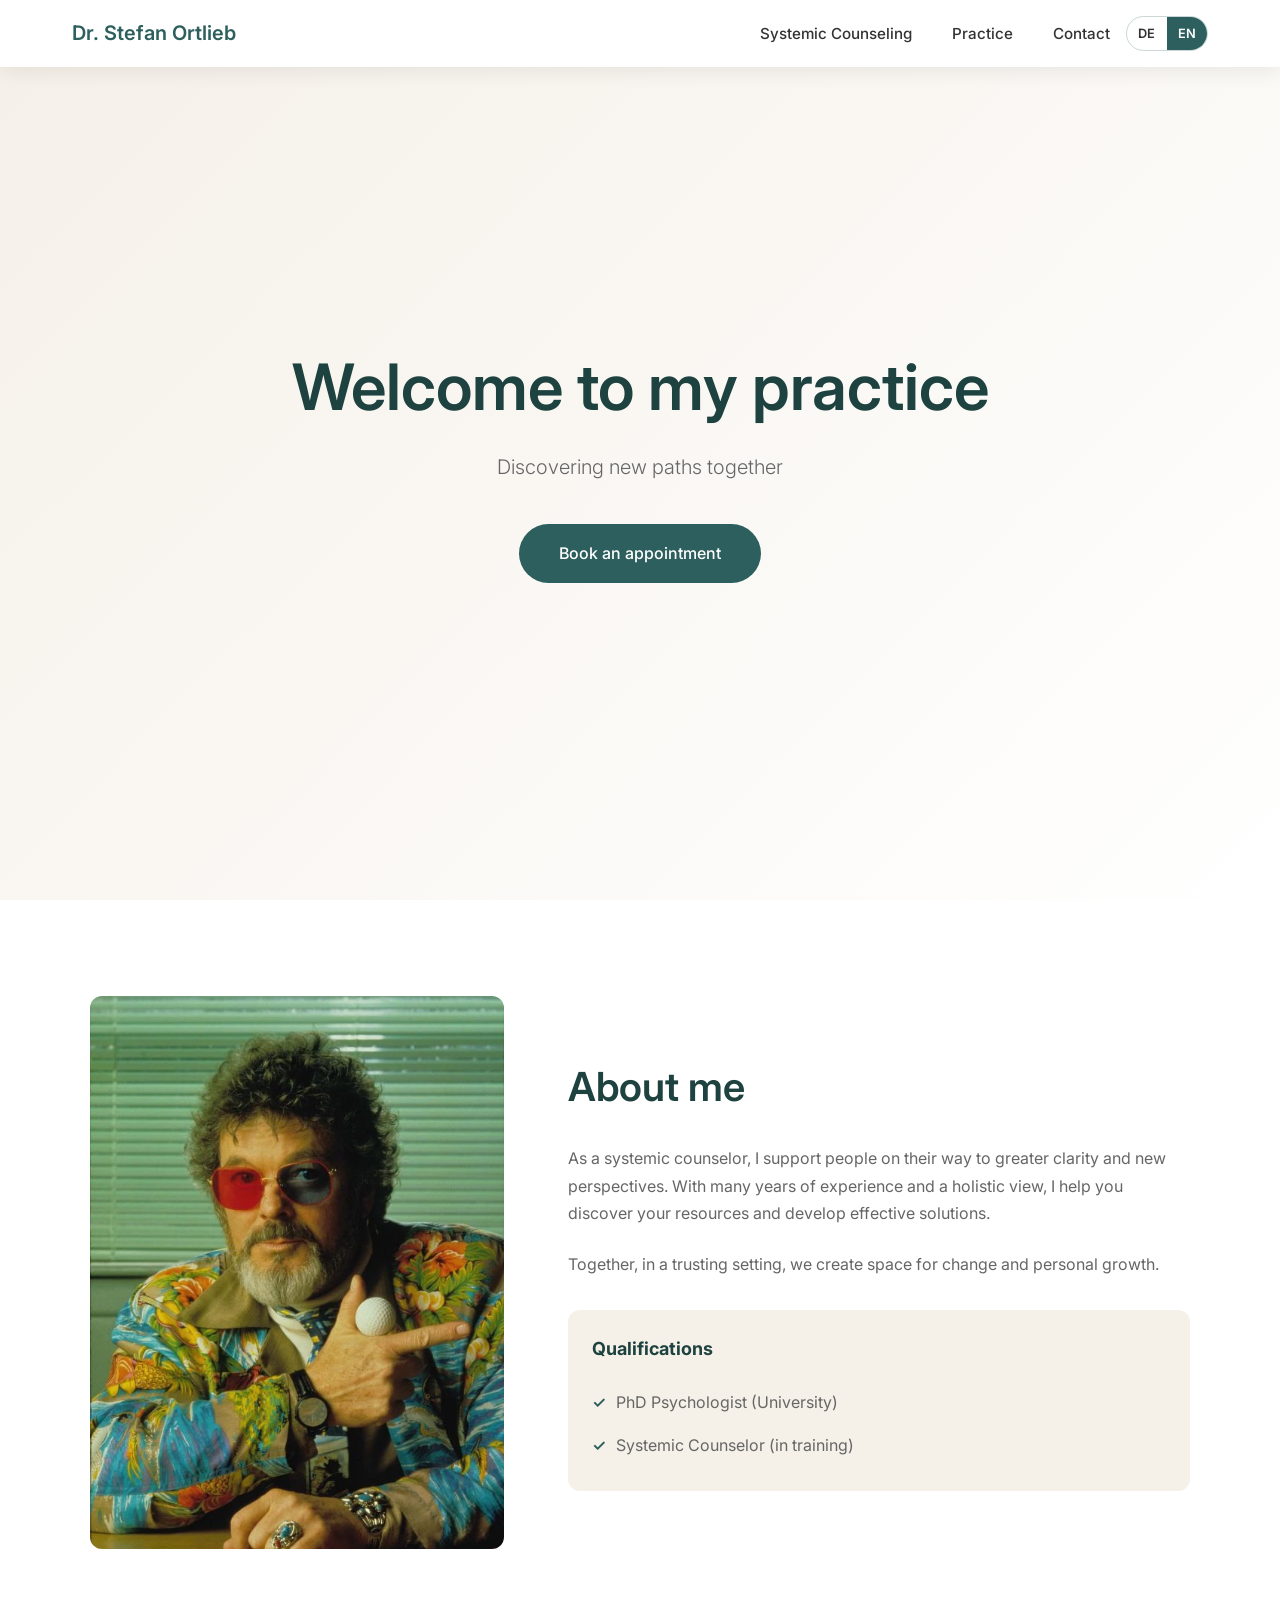
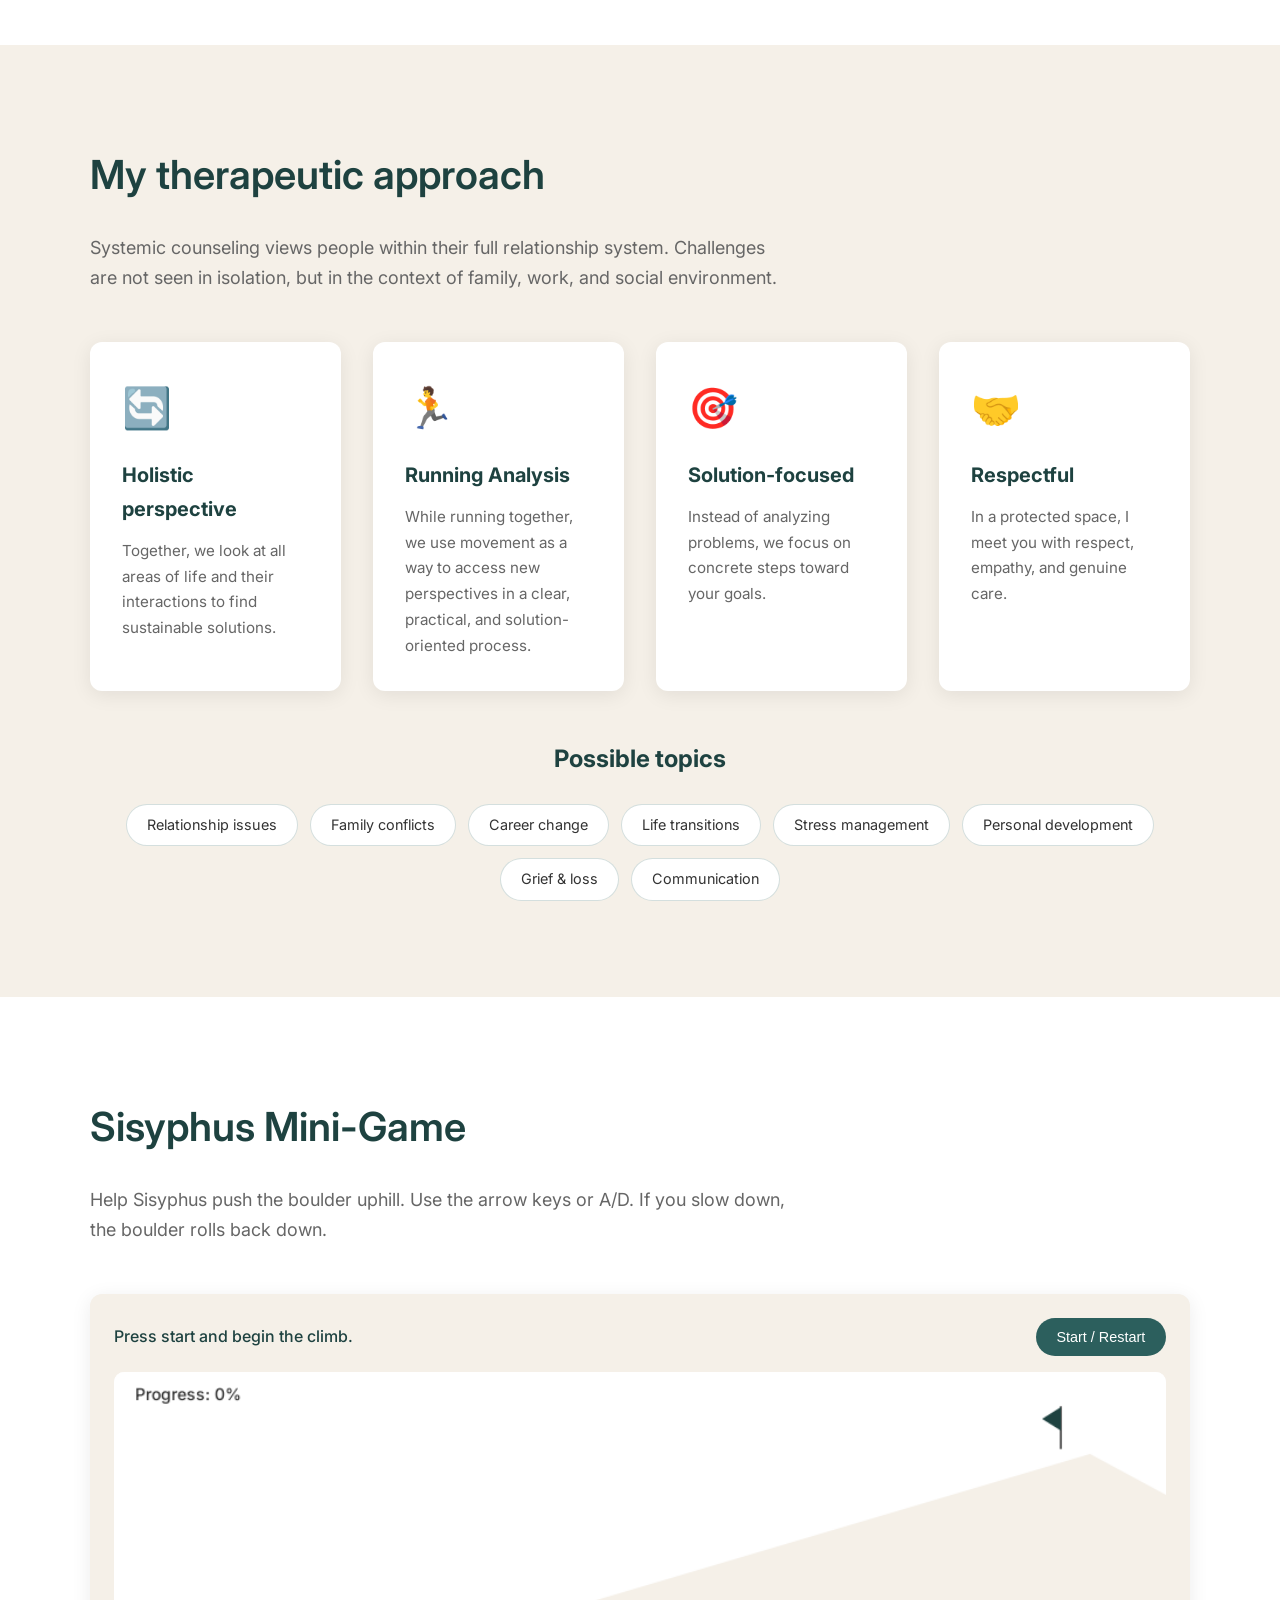
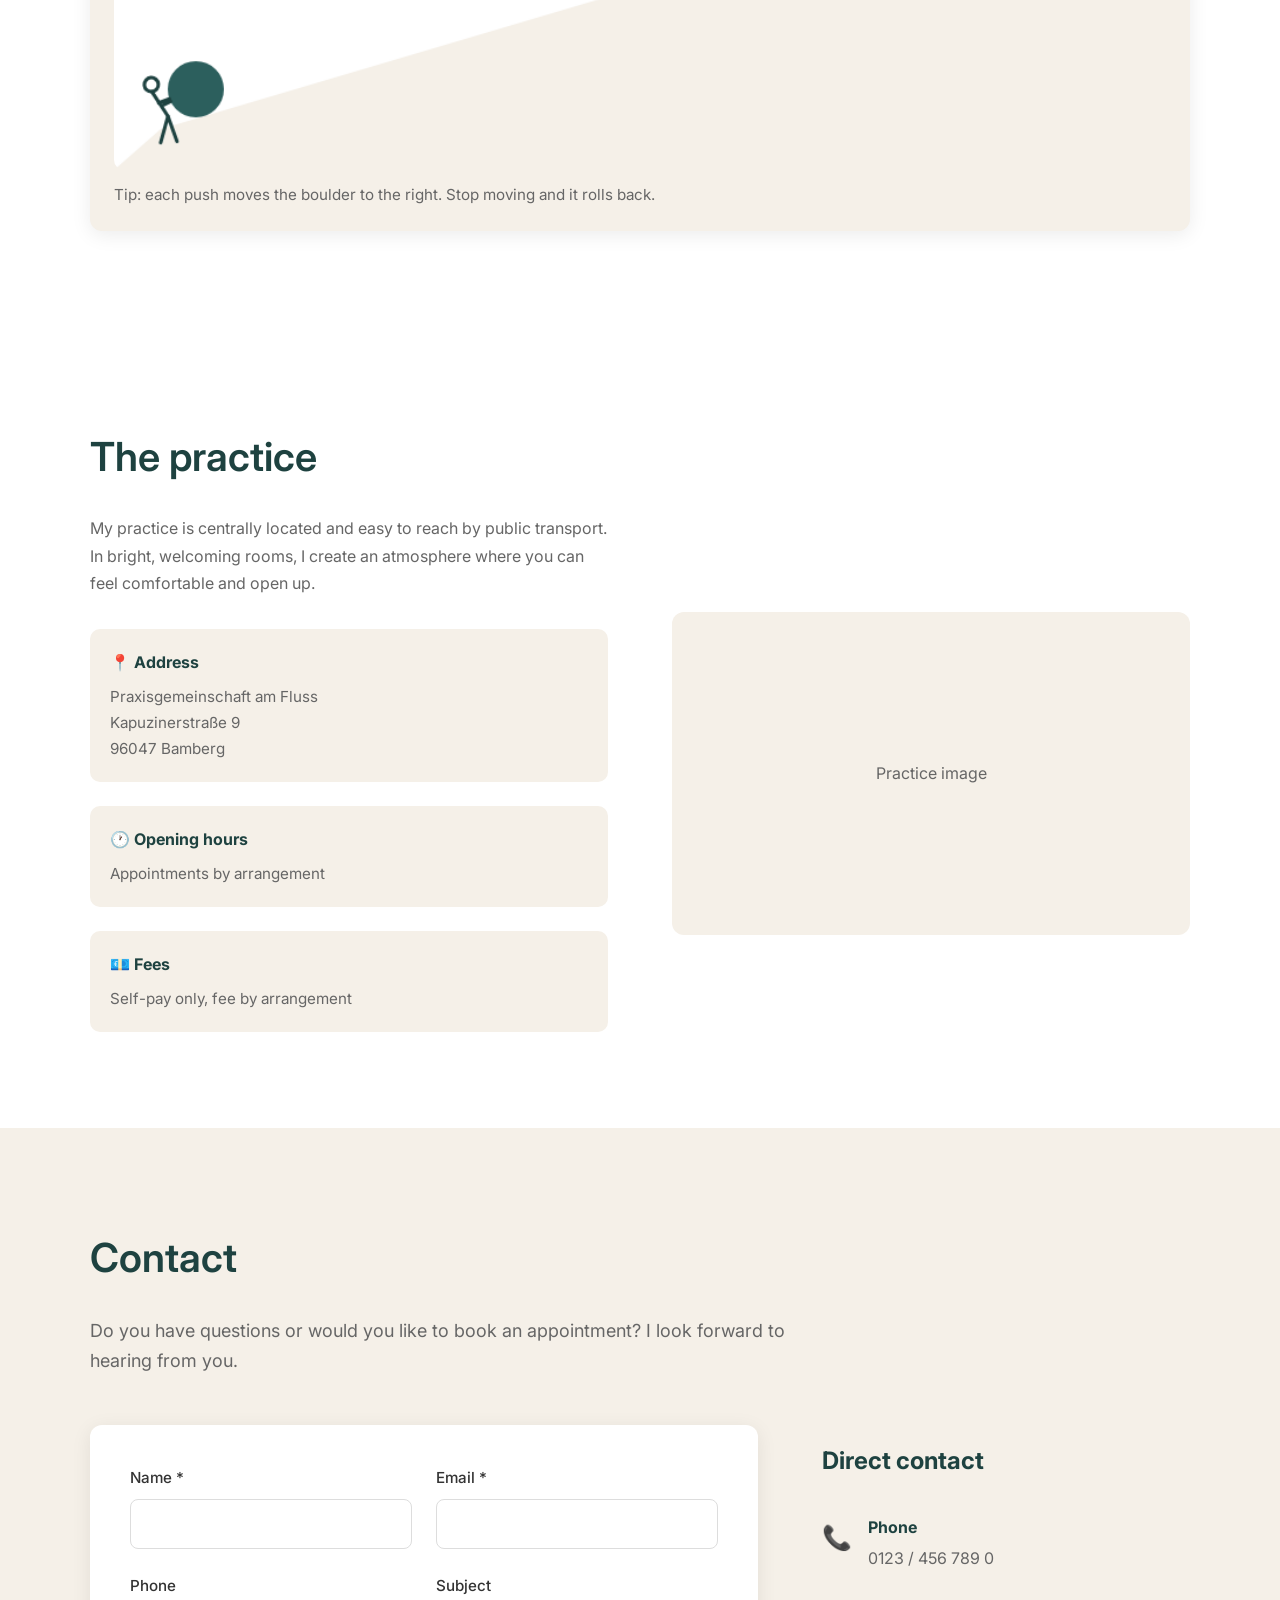
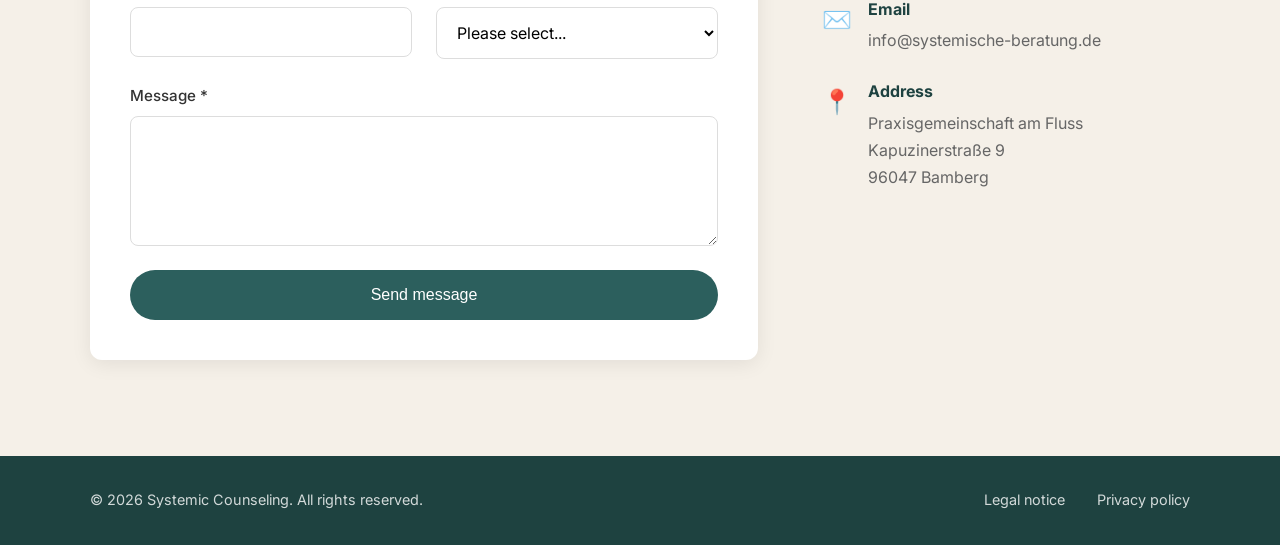
==== index-en.html @ 8848bfcb "first commit" ====
<!DOCTYPE html>
<html lang="en">
<head>
    <meta charset="UTF-8">
    <meta name="viewport" content="width=device-width, initial-scale=1.0">
    <title>Systemic Counseling | Your Path to New Perspectives</title>
    <link rel="stylesheet" href="style.css">
    <link rel="preconnect" href="https://fonts.googleapis.com">
    <link rel="preconnect" href="https://fonts.gstatic.com" crossorigin>
    <link href="https://fonts.googleapis.com/css2?family=Inter:wght@300;400;500;600&display=swap" rel="stylesheet">
</head>
<body>
    <!-- Navigation -->
    <nav class="navbar">
        <div class="nav-container">
            <a href="#home" class="logo">Dr. Stefan Ortlieb</a>
            <div class="nav-actions">
                <ul class="nav-menu">
                    <li><a href="#therapieansatz">Systemic Counseling</a></li>
                    <li><a href="#praxis">Practice</a></li>
                    <li><a href="#kontakt">Contact</a></li>
                </ul>
                <div class="lang-switch" aria-label="Language selection">
                    <a href="index.html" class="lang-link">DE</a>
                    <a href="index-en.html" class="lang-link active" aria-current="page">EN</a>
                </div>
                <button class="nav-toggle" aria-label="Open menu">
                    <span></span>
                    <span></span>
                    <span></span>
                </button>
            </div>
        </div>
    </nav>

    <!-- Hero / Welcome -->
    <section id="home" class="hero">
        <div class="hero-content">
            <h1>Welcome to my practice</h1>
            <p class="hero-subtitle">Discovering new paths together</p>
            <a href="#kontakt" class="btn-primary">Book an appointment</a>
        </div>
    </section>

    <!-- About Me -->
    <section id="about" class="section about">
        <div class="container">
            <div class="about-grid">
                <div class="about-image">
                    <img src="latest-2989235189.webp" alt="Portrait of Dr. Stefan Ortlieb" class="about-photo">
                </div>
                <div class="about-content">
                    <h2>About me</h2>
                    <p>As a systemic counselor, I support people on their way to greater clarity and new perspectives. With many years of experience and a holistic view, I help you discover your resources and develop effective solutions.</p>
                    <p>Together, in a trusting setting, we create space for change and personal growth.</p>
                    <div class="qualifications">
                        <h3>Qualifications</h3>
                        <ul>
                            <li>PhD Psychologist (University)</li>
                            <li>Systemic Counselor (in training)</li>
                        </ul>
                    </div>
                </div>
            </div>
        </div>
    </section>

    <!-- Approach -->
    <section id="therapieansatz" class="section therapie">
        <div class="container">
            <h2>My therapeutic approach</h2>
            <p class="section-intro">Systemic counseling views people within their full relationship system. Challenges are not seen in isolation, but in the context of family, work, and social environment.</p>
            
            <div class="approach-grid">
                <div class="approach-card">
                    <div class="card-icon">🔄</div>
                    <h3>Holistic perspective</h3>
                    <p>Together, we look at all areas of life and their interactions to find sustainable solutions.</p>
                </div>
                <div class="approach-card">
                    <div class="card-icon">🏃</div>
                    <h3>Running Analysis</h3>
                    <p>While running together, we use movement as a way to access new perspectives in a clear, practical, and solution-oriented process.</p>
                </div>
                <div class="approach-card">
                    <div class="card-icon">🎯</div>
                    <h3>Solution-focused</h3>
                    <p>Instead of analyzing problems, we focus on concrete steps toward your goals.</p>
                </div>
                <div class="approach-card">
                    <div class="card-icon">🤝</div>
                    <h3>Respectful</h3>
                    <p>In a protected space, I meet you with respect, empathy, and genuine care.</p>
                </div>
            </div>

            <div class="topics">
                <h3>Possible topics</h3>
                <div class="topic-tags">
                    <span class="tag">Relationship issues</span>
                    <span class="tag">Family conflicts</span>
                    <span class="tag">Career change</span>
                    <span class="tag">Life transitions</span>
                    <span class="tag">Stress management</span>
                    <span class="tag">Personal development</span>
                    <span class="tag">Grief & loss</span>
                    <span class="tag">Communication</span>
                </div>
            </div>
        </div>
    </section>

    <!-- Sisyphus Mini-Game -->
    <section id="sisyphus" class="section sisyphus-game">
        <div class="container">
            <h2>Sisyphus Mini-Game</h2>
            <p class="section-intro">Help Sisyphus push the boulder uphill. Use the arrow keys or A/D. If you slow down, the boulder rolls back down.</p>

            <div class="game-shell" aria-live="polite">
                <div class="game-header">
                    <p class="game-status" id="gameStatus">Press start and begin the climb.</p>
                    <button type="button" class="btn-primary game-reset" id="gameResetBtn">Start / Restart</button>
                </div>
                <canvas id="sisyphusCanvas" width="900" height="340" role="img" aria-label="Sisyphus pushing a boulder up a hill"></canvas>
                <p class="game-help">Tip: each push moves the boulder to the right. Stop moving and it rolls back.</p>
            </div>
        </div>
    </section>

    <!-- Practice -->
    <section id="praxis" class="section praxis">
        <div class="container">
            <h2>The practice</h2>
            <div class="praxis-grid">
                <div class="praxis-info">
                    <p>My practice is centrally located and easy to reach by public transport. In bright, welcoming rooms, I create an atmosphere where you can feel comfortable and open up.</p>
                    
                    <div class="praxis-details">
                        <div class="detail-item">
                            <h4>📍 Address</h4>
                            <p>Praxisgemeinschaft am Fluss<br>Kapuzinerstraße 9<br>96047 Bamberg</p>
                        </div>
                        <div class="detail-item">
                            <h4>🕐 Opening hours</h4>
                            <p>Appointments by arrangement</p>
                        </div>
                        <div class="detail-item">
                            <h4>💶 Fees</h4>
                            <p>Self-pay only, fee by arrangement</p>
                        </div>
                    </div>
                </div>
                <div class="praxis-image">
                    <div class="image-placeholder large">
                        <span>Practice image</span>
                    </div>
                </div>
            </div>
        </div>
    </section>

    <!-- Contact -->
    <section id="kontakt" class="section kontakt">
        <div class="container">
            <h2>Contact</h2>
            <p class="section-intro">Do you have questions or would you like to book an appointment? I look forward to hearing from you.</p>
            
            <div class="kontakt-grid">
                <form class="contact-form" id="contactForm">
                    <div class="form-group">
                        <label for="name">Name *</label>
                        <input type="text" id="name" name="name" required>
                    </div>
                    <div class="form-group">
                        <label for="email">Email *</label>
                        <input type="email" id="email" name="email" required>
                    </div>
                    <div class="form-group">
                        <label for="phone">Phone</label>
                        <input type="tel" id="phone" name="phone">
                    </div>
                    <div class="form-group">
                        <label for="subject">Subject</label>
                        <select id="subject" name="subject">
                            <option value="">Please select...</option>
                            <option value="appointment">Appointment request</option>
                            <option value="info">General inquiry</option>
                            <option value="other">Other</option>
                        </select>
                    </div>
                    <div class="form-group full-width">
                        <label for="message">Message *</label>
                        <textarea id="message" name="message" rows="5" required></textarea>
                    </div>
                    <div class="form-group full-width">
                        <button type="submit" class="btn-primary">Send message</button>
                    </div>
                </form>
                
                <div class="contact-info">
                    <h3>Direct contact</h3>
                    <div class="contact-item">
                        <span class="icon">📞</span>
                        <div>
                            <strong>Phone</strong>
                            <p>0123 / 456 789 0</p>
                        </div>
                    </div>
                    <div class="contact-item">
                        <span class="icon">✉️</span>
                        <div>
                            <strong>Email</strong>
                            <p>info@systemische-beratung.de</p>
                        </div>
                    </div>
                    <div class="contact-item">
                        <span class="icon">📍</span>
                        <div>
                            <strong>Address</strong>
                            <p>Praxisgemeinschaft am Fluss<br>Kapuzinerstraße 9<br>96047 Bamberg</p>
                        </div>
                    </div>
                </div>
            </div>
        </div>
    </section>

    <!-- Footer -->
    <footer class="footer">
        <div class="container">
            <div class="footer-content">
                <div>
                    <p>&copy; 2026 Systemic Counseling. All rights reserved.</p>
                </div>
                <div class="footer-links">
                    <a href="#">Legal notice</a>
                    <a href="#">Privacy policy</a>
                </div>
            </div>
        </div>
    </footer>

    <script src="script.js"></script>
</body>
</html>
---- style.css ----
/* Reset & Base Styles */
* {
    margin: 0;
    padding: 0;
    box-sizing: border-box;
}

:root {
    --primary: #2c5f5d;
    --primary-light: #3d7a77;
    --primary-dark: #1e4240;
    --secondary: #f5f0e8;
    --text: #333333;
    --text-light: #666666;
    --white: #ffffff;
    --shadow: 0 4px 20px rgba(0, 0, 0, 0.08);
    --shadow-hover: 0 8px 30px rgba(0, 0, 0, 0.12);
    --transition: all 0.3s ease;
}

html {
    scroll-behavior: smooth;
}

body {
    font-family: 'Inter', -apple-system, BlinkMacSystemFont, sans-serif;
    font-weight: 400;
    line-height: 1.7;
    color: var(--text);
    background-color: var(--white);
}

/* Navigation */
.navbar {
    position: fixed;
    top: 0;
    left: 0;
    right: 0;
    background: var(--white);
    box-shadow: var(--shadow);
    z-index: 1000;
    padding: 1rem 0;
}

.nav-container {
    max-width: 1200px;
    margin: 0 auto;
    padding: 0 2rem;
    display: flex;
    justify-content: space-between;
    align-items: center;
}

.nav-actions {
    display: flex;
    align-items: center;
    gap: 1rem;
}

.logo {
    font-size: 1.25rem;
    font-weight: 600;
    color: var(--primary);
    text-decoration: none;
}

.nav-menu {
    display: flex;
    list-style: none;
    gap: 2.5rem;
}

.lang-switch {
    display: inline-flex;
    border: 1px solid rgba(44, 95, 93, 0.25);
    border-radius: 999px;
    overflow: hidden;
}

.lang-link {
    text-decoration: none;
    color: var(--text);
    font-weight: 600;
    font-size: 0.8rem;
    padding: 0.35rem 0.7rem;
    transition: var(--transition);
}

.lang-link:hover {
    background: var(--secondary);
}

.lang-link.active {
    background: var(--primary);
    color: var(--white);
}

.nav-menu a {
    text-decoration: none;
    color: var(--text);
    font-weight: 500;
    font-size: 0.95rem;
    transition: var(--transition);
    position: relative;
}

.nav-menu a::after {
    content: '';
    position: absolute;
    bottom: -4px;
    left: 0;
    width: 0;
    height: 2px;
    background: var(--primary);
    transition: var(--transition);
}

.nav-menu a:hover {
    color: var(--primary);
}

.nav-menu a:hover::after {
    width: 100%;
}

.nav-toggle {
    display: none;
    flex-direction: column;
    gap: 5px;
    background: none;
    border: none;
    cursor: pointer;
    padding: 5px;
}

.nav-toggle span {
    display: block;
    width: 25px;
    height: 2px;
    background: var(--text);
    transition: var(--transition);
}

/* Hero Section */
.hero {
    min-height: 100vh;
    display: flex;
    align-items: center;
    justify-content: center;
    background: linear-gradient(135deg, var(--secondary) 0%, var(--white) 100%);
    padding: 6rem 2rem 4rem;
    text-align: center;
}

.hero-content {
    max-width: 700px;
}

.hero h1 {
    font-size: clamp(2.5rem, 5vw, 4rem);
    font-weight: 600;
    color: var(--primary-dark);
    margin-bottom: 1.5rem;
    line-height: 1.2;
}

.hero-subtitle {
    font-size: 1.25rem;
    color: var(--text-light);
    margin-bottom: 2.5rem;
    font-weight: 300;
}

.btn-primary {
    display: inline-block;
    background: var(--primary);
    color: var(--white);
    padding: 1rem 2.5rem;
    border-radius: 50px;
    text-decoration: none;
    font-weight: 500;
    font-size: 1rem;
    border: none;
    cursor: pointer;
    transition: var(--transition);
}

.btn-primary:hover {
    background: var(--primary-light);
    transform: translateY(-2px);
    box-shadow: var(--shadow-hover);
}

/* Sections */
.section {
    padding: 6rem 2rem;
}

.container {
    max-width: 1100px;
    margin: 0 auto;
}

.section h2 {
    font-size: 2.5rem;
    color: var(--primary-dark);
    margin-bottom: 1.5rem;
    font-weight: 600;
}

.section-intro {
    font-size: 1.125rem;
    color: var(--text-light);
    max-width: 700px;
    margin-bottom: 3rem;
}

/* About Section */
.about {
    background: var(--white);
}

.about-grid {
    display: grid;
    grid-template-columns: 1fr 1.5fr;
    gap: 4rem;
    align-items: center;
}

.image-placeholder {
    background: var(--secondary);
    border-radius: 12px;
    aspect-ratio: 3/4;
    display: flex;
    align-items: center;
    justify-content: center;
    color: var(--text-light);
    font-size: 1rem;
}

.image-placeholder.large {
    aspect-ratio: 16/10;
}

.about-photo {
    width: 100%;
    aspect-ratio: 3/4;
    object-fit: cover;
    border-radius: 12px;
    display: block;
}

.about-content p {
    margin-bottom: 1.5rem;
    color: var(--text-light);
}

.qualifications {
    margin-top: 2rem;
    padding: 1.5rem;
    background: var(--secondary);
    border-radius: 12px;
}

.qualifications h3 {
    font-size: 1.125rem;
    color: var(--primary-dark);
    margin-bottom: 1rem;
}

.qualifications ul {
    list-style: none;
}

.qualifications li {
    padding: 0.5rem 0;
    padding-left: 1.5rem;
    position: relative;
    color: var(--text-light);
}

.qualifications li::before {
    content: '✓';
    position: absolute;
    left: 0;
    color: var(--primary);
    font-weight: 600;
}

/* Therapie Section */
.therapie {
    background: var(--secondary);
}

.approach-grid {
    display: grid;
    grid-template-columns: repeat(auto-fit, minmax(240px, 1fr));
    gap: 2rem;
    margin-bottom: 3rem;
}

.approach-card {
    background: var(--white);
    padding: 2rem;
    border-radius: 12px;
    box-shadow: var(--shadow);
    transition: var(--transition);
}

.approach-card:hover {
    transform: translateY(-5px);
    box-shadow: var(--shadow-hover);
}

.card-icon {
    font-size: 2.5rem;
    margin-bottom: 1rem;
}

.approach-card h3 {
    font-size: 1.25rem;
    color: var(--primary-dark);
    margin-bottom: 0.75rem;
}

.approach-card p {
    color: var(--text-light);
    font-size: 0.95rem;
}

.topics {
    text-align: center;
    margin-top: 3rem;
}

.topics h3 {
    font-size: 1.5rem;
    color: var(--primary-dark);
    margin-bottom: 1.5rem;
}

.topic-tags {
    display: flex;
    flex-wrap: wrap;
    justify-content: center;
    gap: 0.75rem;
}

.tag {
    background: var(--white);
    color: var(--text);
    padding: 0.5rem 1.25rem;
    border-radius: 25px;
    font-size: 0.9rem;
    border: 1px solid rgba(44, 95, 93, 0.2);
    transition: var(--transition);
}

.tag:hover {
    background: var(--primary);
    color: var(--white);
    border-color: var(--primary);
}

/* Running & Therapie Section */
/* Praxis Section */
.praxis {
    background: var(--white);
}

.praxis-grid {
    display: grid;
    grid-template-columns: 1fr 1fr;
    gap: 4rem;
    align-items: center;
}

.praxis-info p {
    color: var(--text-light);
    margin-bottom: 2rem;
}

.praxis-details {
    display: flex;
    flex-direction: column;
    gap: 1.5rem;
}

.detail-item {
    padding: 1.25rem;
    background: var(--secondary);
    border-radius: 10px;
}

.detail-item h4 {
    font-size: 1rem;
    color: var(--primary-dark);
    margin-bottom: 0.5rem;
}

.detail-item p {
    margin: 0;
    font-size: 0.95rem;
}

/* Kontakt Section */
.kontakt {
    background: var(--secondary);
}

.kontakt-grid {
    display: grid;
    grid-template-columns: 1.5fr 1fr;
    gap: 4rem;
}

.contact-form {
    display: grid;
    grid-template-columns: 1fr 1fr;
    gap: 1.5rem;
    background: var(--white);
    padding: 2.5rem;
    border-radius: 12px;
    box-shadow: var(--shadow);
}

.form-group {
    display: flex;
    flex-direction: column;
}

.form-group.full-width {
    grid-column: span 2;
}

.form-group label {
    font-weight: 500;
    margin-bottom: 0.5rem;
    font-size: 0.95rem;
    color: var(--text);
}

.form-group input,
.form-group select,
.form-group textarea {
    padding: 0.875rem 1rem;
    border: 1px solid #ddd;
    border-radius: 8px;
    font-family: inherit;
    font-size: 1rem;
    transition: var(--transition);
    background: var(--white);
}

.form-group input:focus,
.form-group select:focus,
.form-group textarea:focus {
    outline: none;
    border-color: var(--primary);
    box-shadow: 0 0 0 3px rgba(44, 95, 93, 0.1);
}

.form-group textarea {
    resize: vertical;
    min-height: 120px;
}

.contact-info {
    padding-top: 1rem;
}

.contact-info h3 {
    font-size: 1.5rem;
    color: var(--primary-dark);
    margin-bottom: 2rem;
}

.contact-item {
    display: flex;
    gap: 1rem;
    margin-bottom: 1.5rem;
    align-items: flex-start;
}

.contact-item .icon {
    font-size: 1.5rem;
    padding-top: 0.25rem;
}

.contact-item strong {
    display: block;
    color: var(--primary-dark);
    margin-bottom: 0.25rem;
}

.contact-item p {
    margin: 0;
    color: var(--text-light);
}

/* Sisyphus Mini-Game */
.sisyphus-game {
    background: var(--white);
}

.game-shell {
    background: var(--secondary);
    border-radius: 12px;
    padding: 1.5rem;
    box-shadow: var(--shadow);
}

.game-header {
    display: flex;
    justify-content: space-between;
    align-items: center;
    gap: 1rem;
    margin-bottom: 1rem;
}

.game-status {
    color: var(--primary-dark);
    font-weight: 500;
}

.game-reset {
    padding: 0.7rem 1.3rem;
    font-size: 0.9rem;
    white-space: nowrap;
}

#sisyphusCanvas {
    display: block;
    width: 100%;
    height: auto;
    border-radius: 10px;
    background: linear-gradient(180deg, var(--white) 0%, var(--secondary) 100%);
}

.game-help {
    margin-top: 0.75rem;
    color: var(--text-light);
    font-size: 0.95rem;
}

/* Footer */
.footer {
    background: var(--primary-dark);
    color: var(--white);
    padding: 2rem;
}

.footer-content {
    display: flex;
    justify-content: space-between;
    align-items: center;
    max-width: 1100px;
    margin: 0 auto;
}

.footer-content p {
    opacity: 0.8;
    font-size: 0.9rem;
}

.footer-links {
    display: flex;
    gap: 2rem;
}

.footer-links a {
    color: var(--white);
    text-decoration: none;
    font-size: 0.9rem;
    opacity: 0.8;
    transition: var(--transition);
}

.footer-links a:hover {
    opacity: 1;
}

/* Mobile Responsive */
@media (max-width: 900px) {
    .about-grid,
    .praxis-grid,
    .kontakt-grid {
        grid-template-columns: 1fr;
        gap: 2.5rem;
    }

    .about-image {
        order: -1;
        max-width: 300px;
        margin: 0 auto;
    }

    .praxis-image {
        order: -1;
    }

}

@media (max-width: 768px) {
    .nav-container {
        padding: 0 1rem;
    }

    .nav-toggle {
        display: flex;
    }

    .nav-menu {
        position: fixed;
        top: 70px;
        left: 0;
        right: 0;
        background: var(--white);
        flex-direction: column;
        padding: 2rem;
        gap: 1.5rem;
        box-shadow: var(--shadow);
        transform: translateY(-150%);
        opacity: 0;
        transition: var(--transition);
    }

    .nav-actions {
        gap: 0.75rem;
    }

    .lang-link {
        padding: 0.3rem 0.55rem;
    }

    .nav-menu.active {
        transform: translateY(0);
        opacity: 1;
    }

    .section {
        padding: 4rem 1.5rem;
    }

    .section h2 {
        font-size: 2rem;
    }

    .contact-form {
        grid-template-columns: 1fr;
        padding: 1.5rem;
    }

    .form-group.full-width {
        grid-column: span 1;
    }

    .footer-content {
        flex-direction: column;
        gap: 1rem;
        text-align: center;
    }

    .approach-grid {
        grid-template-columns: 1fr;
    }

    .game-header {
        flex-direction: column;
        align-items: flex-start;
    }

    .game-reset {
        width: 100%;
        text-align: center;
    }
}

/* Animations */
@keyframes fadeIn {
    from {
        opacity: 0;
        transform: translateY(20px);
    }
    to {
        opacity: 1;
        transform: translateY(0);
    }
}

.hero-content {
    animation: fadeIn 1s ease-out;
}

/* Success Message */
.success-message {
    background: #d4edda;
    color: #155724;
    padding: 1rem;
    border-radius: 8px;
    text-align: center;
    grid-column: span 2;
}

@media (max-width: 768px) {
    .success-message {
        grid-column: span 1;
    }
}
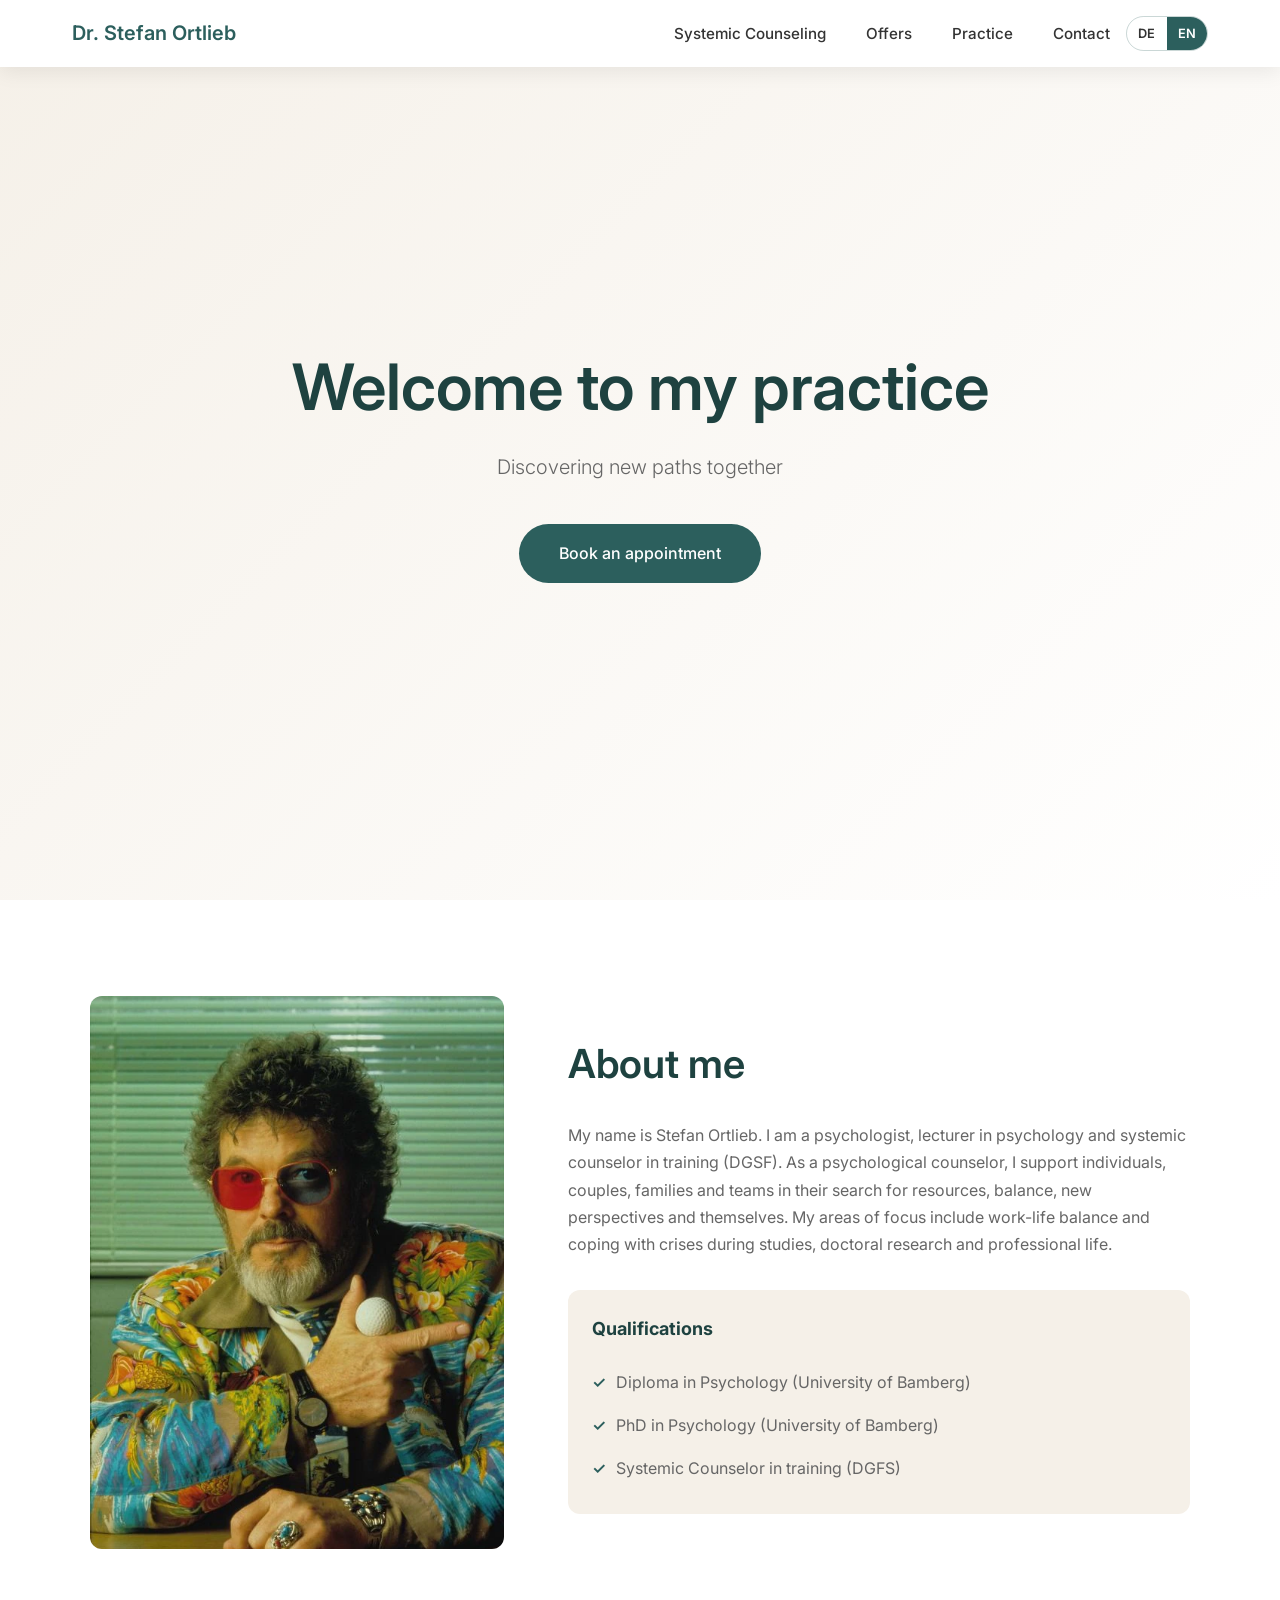
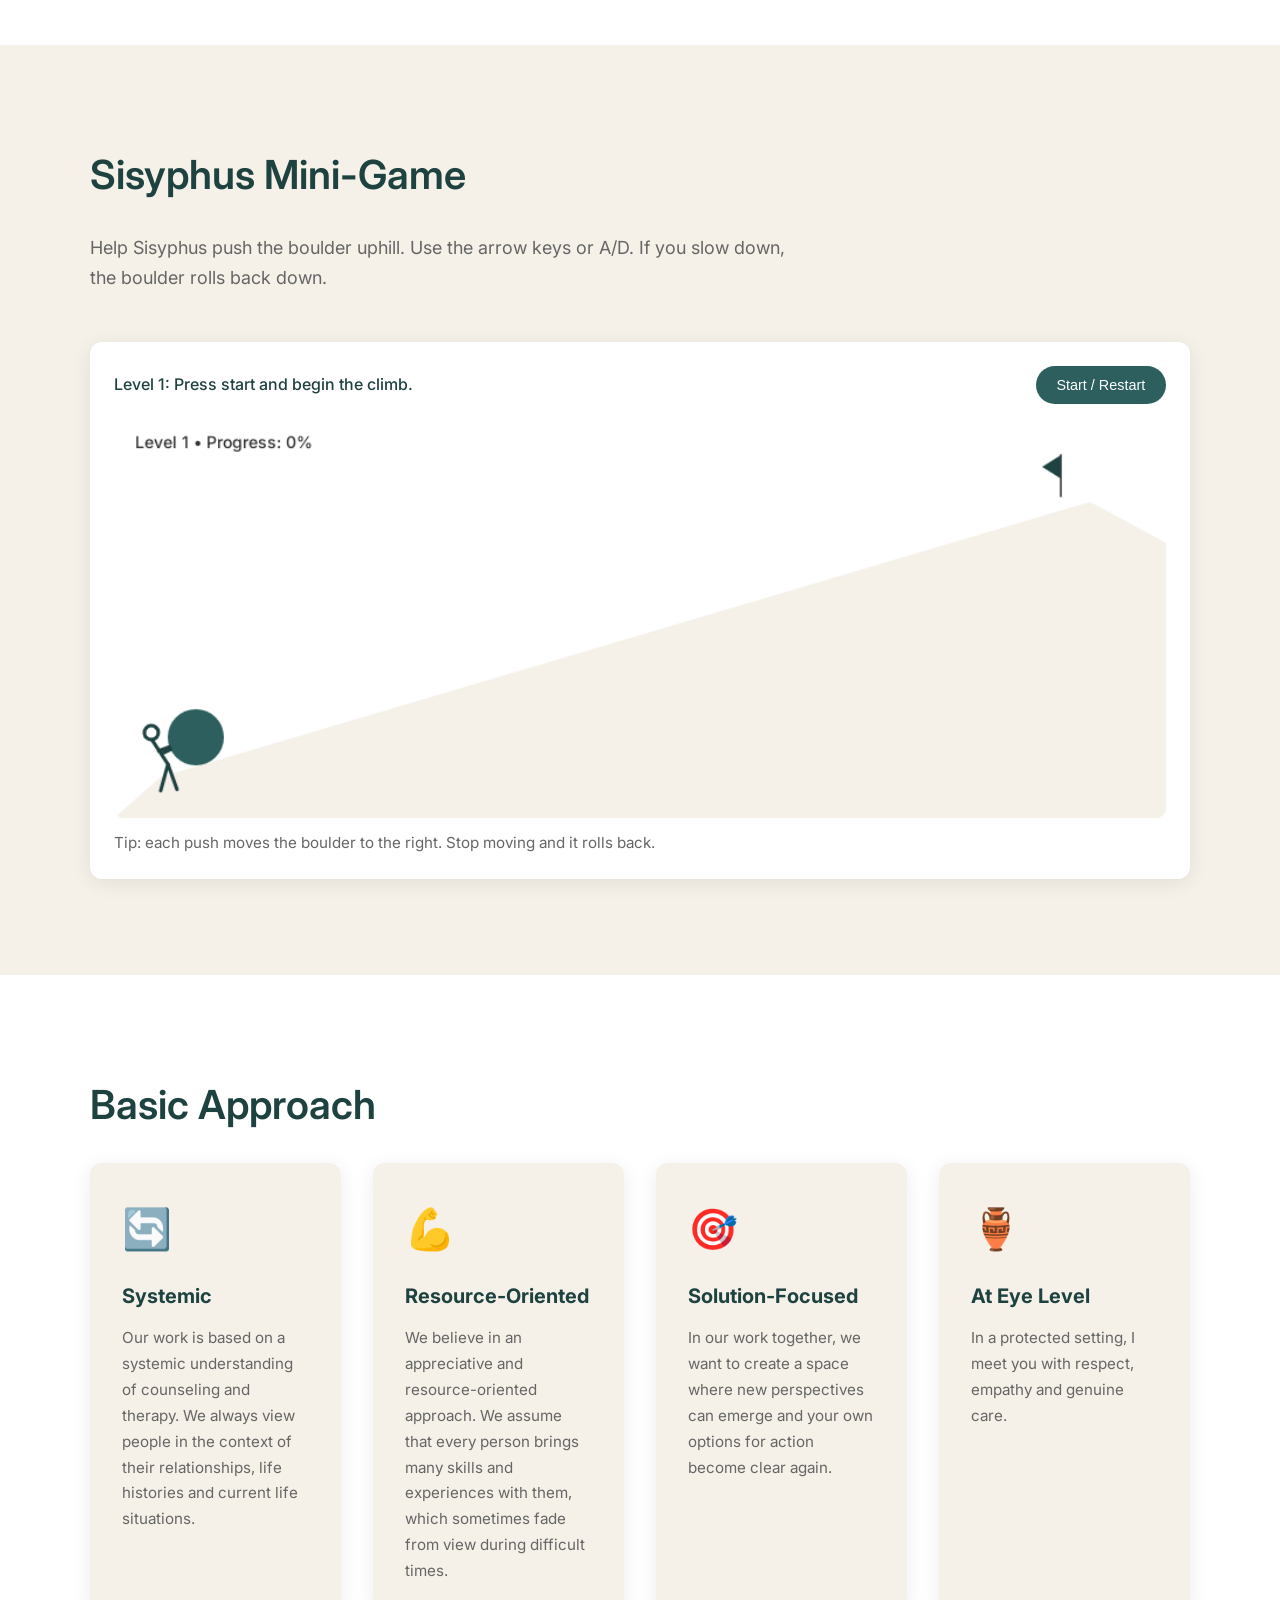
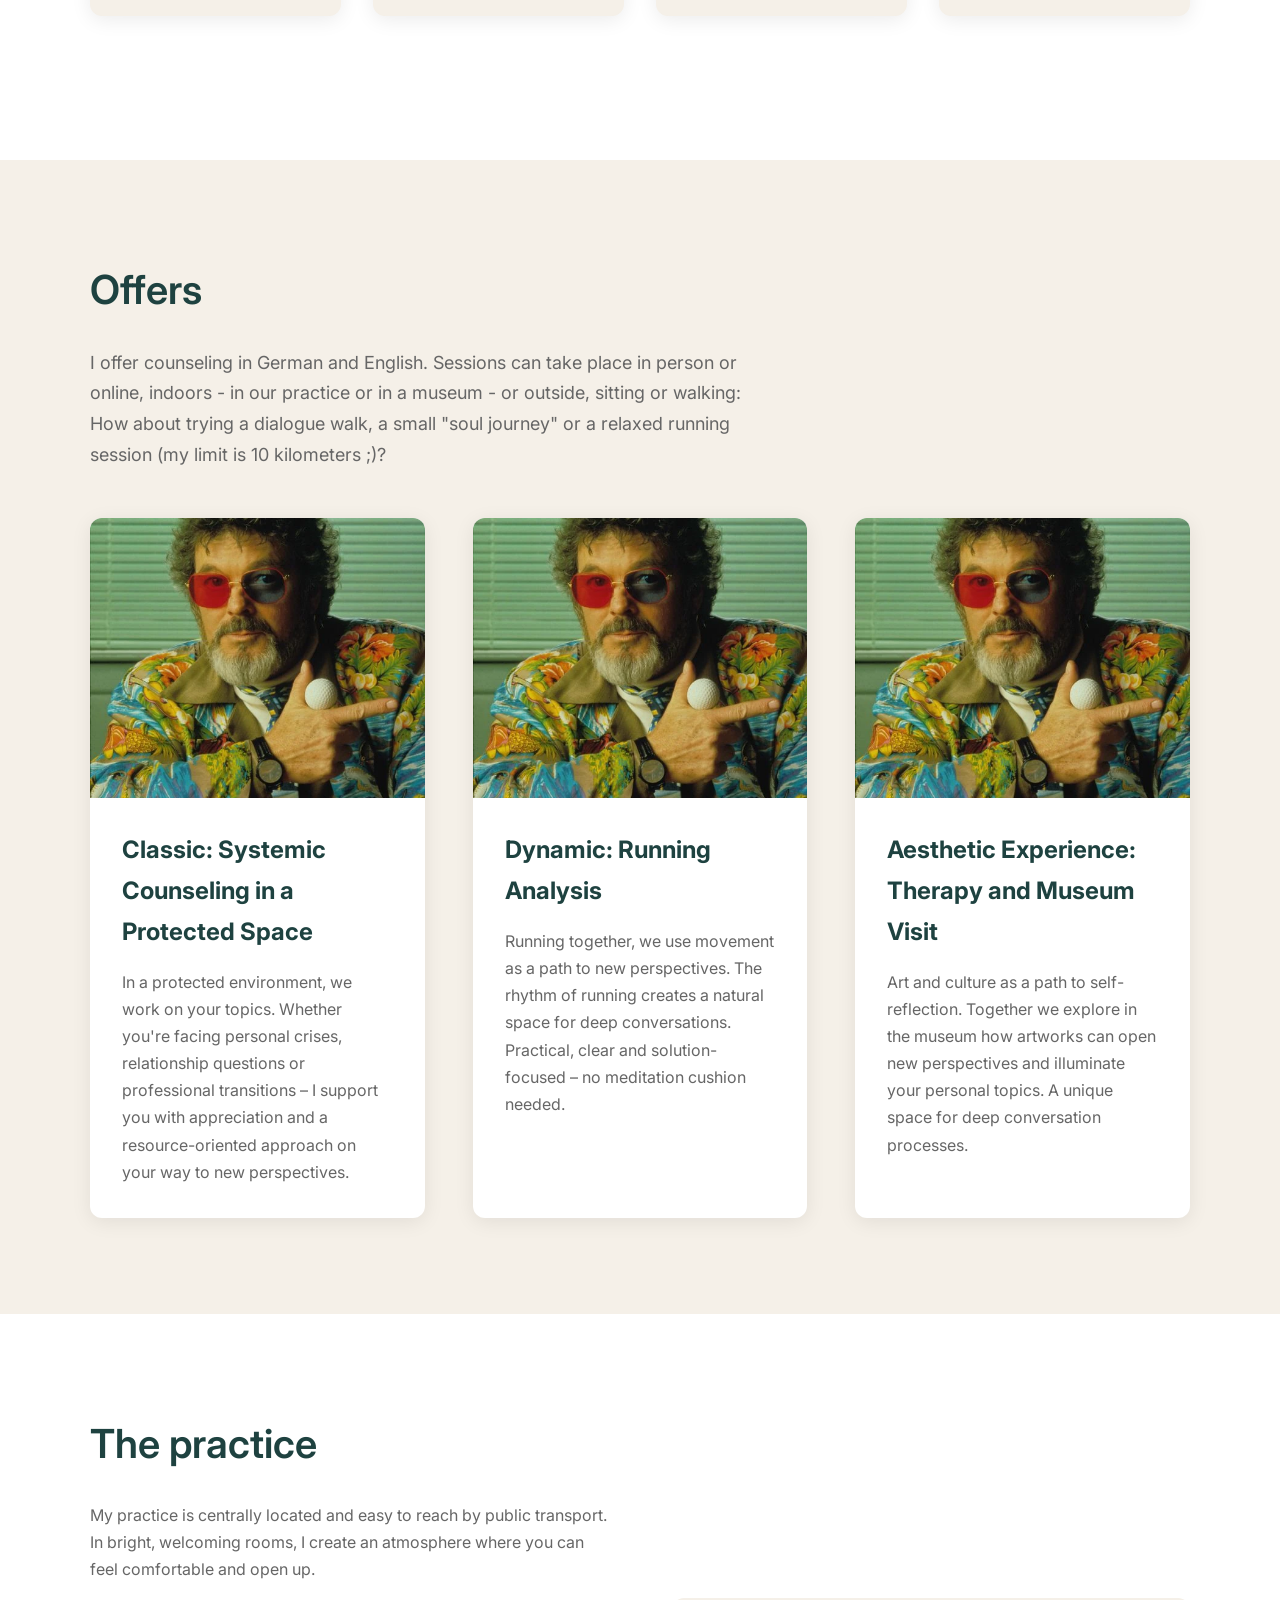
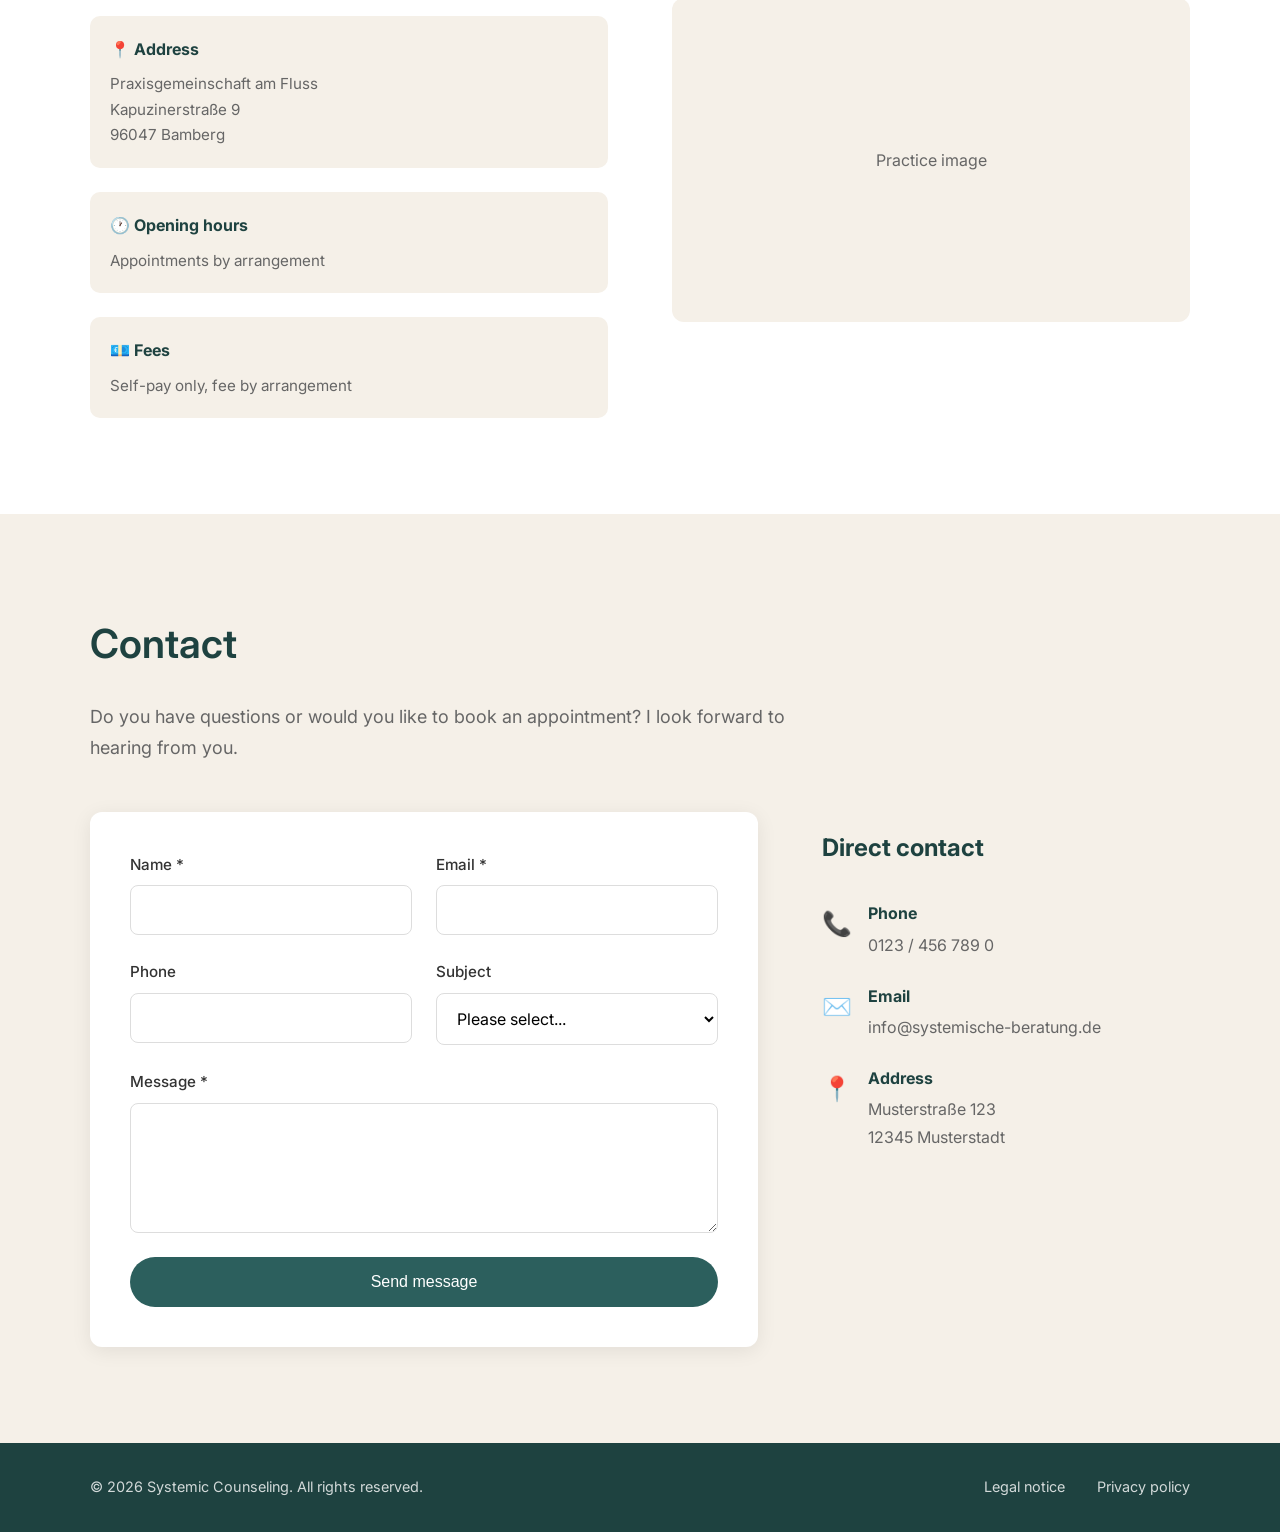
==== commit dafbe2cf: "Overhaul: Added new section, moved sections around, added personalized text, added second level to b" ====
--- a/index-en.html
+++ b/index-en.html
@@ -17,6 +17,7 @@
             <div class="nav-actions">
                 <ul class="nav-menu">
                     <li><a href="#therapieansatz">Systemic Counseling</a></li>
+                    <li><a href="#angebote">Offers</a></li>
                     <li><a href="#praxis">Practice</a></li>
                     <li><a href="#kontakt">Contact</a></li>
                 </ul>
@@ -51,60 +52,17 @@
                 </div>
                 <div class="about-content">
                     <h2>About me</h2>
-                    <p>As a systemic counselor, I support people on their way to greater clarity and new perspectives. With many years of experience and a holistic view, I help you discover your resources and develop effective solutions.</p>
-                    <p>Together, in a trusting setting, we create space for change and personal growth.</p>
+                    <p>My name is Stefan Ortlieb. I am a psychologist, lecturer in psychology and systemic counselor in training (DGSF). 
+                    As a psychological counselor, I support individuals, couples, families and teams in their search for resources, balance, new perspectives and themselves. My areas of focus include work-life balance and coping with crises during studies, doctoral research and professional life.
+                    </p>
                     <div class="qualifications">
                         <h3>Qualifications</h3>
                         <ul>
-                            <li>PhD Psychologist (University)</li>
-                            <li>Systemic Counselor (in training)</li>
+                            <li>Diploma in Psychology (University of Bamberg)</li>
+                            <li>PhD in Psychology (University of Bamberg)</li>
+                            <li>Systemic Counselor in training (DGFS)</li>
                         </ul>
                     </div>
-                </div>
-            </div>
-        </div>
-    </section>
-
-    <!-- Approach -->
-    <section id="therapieansatz" class="section therapie">
-        <div class="container">
-            <h2>My therapeutic approach</h2>
-            <p class="section-intro">Systemic counseling views people within their full relationship system. Challenges are not seen in isolation, but in the context of family, work, and social environment.</p>
-            
-            <div class="approach-grid">
-                <div class="approach-card">
-                    <div class="card-icon">🔄</div>
-                    <h3>Holistic perspective</h3>
-                    <p>Together, we look at all areas of life and their interactions to find sustainable solutions.</p>
-                </div>
-                <div class="approach-card">
-                    <div class="card-icon">🏃</div>
-                    <h3>Running Analysis</h3>
-                    <p>While running together, we use movement as a way to access new perspectives in a clear, practical, and solution-oriented process.</p>
-                </div>
-                <div class="approach-card">
-                    <div class="card-icon">🎯</div>
-                    <h3>Solution-focused</h3>
-                    <p>Instead of analyzing problems, we focus on concrete steps toward your goals.</p>
-                </div>
-                <div class="approach-card">
-                    <div class="card-icon">🤝</div>
-                    <h3>Respectful</h3>
-                    <p>In a protected space, I meet you with respect, empathy, and genuine care.</p>
-                </div>
-            </div>
-
-            <div class="topics">
-                <h3>Possible topics</h3>
-                <div class="topic-tags">
-                    <span class="tag">Relationship issues</span>
-                    <span class="tag">Family conflicts</span>
-                    <span class="tag">Career change</span>
-                    <span class="tag">Life transitions</span>
-                    <span class="tag">Stress management</span>
-                    <span class="tag">Personal development</span>
-                    <span class="tag">Grief & loss</span>
-                    <span class="tag">Communication</span>
                 </div>
             </div>
         </div>
@@ -122,7 +80,80 @@
                     <button type="button" class="btn-primary game-reset" id="gameResetBtn">Start / Restart</button>
                 </div>
                 <canvas id="sisyphusCanvas" width="900" height="340" role="img" aria-label="Sisyphus pushing a boulder up a hill"></canvas>
+                <div class="game-overlay" id="roundOverlay" aria-hidden="true">
+                    <p>Need help?</p>
+                    <button type="button" class="btn-primary game-overlay-action" id="level2Btn">Level 2</button>
+                </div>
                 <p class="game-help">Tip: each push moves the boulder to the right. Stop moving and it rolls back.</p>
+            </div>
+        </div>
+    </section>
+
+    <!-- Approach -->
+    <section id="therapieansatz" class="section therapie">
+        <div class="container">
+            <h2>Basic Approach</h2>
+            <div class="approach-grid">
+                <div class="approach-card">
+                    <div class="card-icon">🔄</div>
+                    <h3>Systemic</h3>
+                    <p>Our work is based on a systemic understanding of counseling and therapy. We always view people in the context of their relationships, life histories and current life situations.</p>
+                </div>
+                <div class="approach-card">
+                    <div class="card-icon">💪</div>
+                    <h3>Resource-Oriented</h3>
+                    <p>We believe in an appreciative and resource-oriented approach. We assume that every person brings many skills and experiences with them, which sometimes fade from view during difficult times.</p>
+                </div>
+                <div class="approach-card">
+                    <div class="card-icon">🎯</div>
+                    <h3>Solution-Focused</h3>
+                    <p>In our work together, we want to create a space where new perspectives can emerge and your own options for action become clear again.</p>
+                </div>
+                <div class="approach-card">
+                    <div class="card-icon">🏺</div>
+                    <h3>At Eye Level</h3>
+                    <p>In a protected setting, I meet you with respect, empathy and genuine care.</p>
+                </div>
+            </div>
+        </div>
+    </section>
+
+    <!-- Offers -->
+    <section id="angebote" class="section angebote">
+        <div class="container">
+            <h2>Offers</h2>
+            <p class="section-intro">I offer counseling in German and English. Sessions can take place in person or online, indoors - in our practice or in a museum - or outside, sitting or walking:<br>How about trying a dialogue walk, a small "soul journey" or a relaxed running session (my limit is 10 kilometers ;)?</p>
+            
+            <div class="offers-grid">
+                <div class="offer-card">
+                    <div class="offer-image">
+                        <img src="latest-2989235189.webp" alt="Systemic Counseling" class="offer-photo">
+                    </div>
+                    <div class="offer-content">
+                        <h3>Classic: Systemic Counseling in a Protected Space</h3>
+                        <p>In a protected environment, we work on your topics. Whether you're facing personal crises, relationship questions or professional transitions – I support you with appreciation and a resource-oriented approach on your way to new perspectives.</p>
+                    </div>
+                </div>
+
+                <div class="offer-card">
+                    <div class="offer-image">
+                        <img src="latest-2989235189.webp" alt="Running Analysis" class="offer-photo">
+                    </div>
+                    <div class="offer-content">
+                        <h3>Dynamic: Running Analysis</h3>
+                        <p>Running together, we use movement as a path to new perspectives. The rhythm of running creates a natural space for deep conversations. Practical, clear and solution-focused – no meditation cushion needed.</p>
+                    </div>
+                </div>
+
+                <div class="offer-card">
+                    <div class="offer-image">
+                        <img src="latest-2989235189.webp" alt="Aesthetic Experience" class="offer-photo">
+                    </div>
+                    <div class="offer-content">
+                        <h3>Aesthetic Experience: Therapy and Museum Visit</h3>
+                        <p>Art and culture as a path to self-reflection. Together we explore in the museum how artworks can open new perspectives and illuminate your personal topics. A unique space for deep conversation processes.</p>
+                    </div>
+                </div>
             </div>
         </div>
     </section>
@@ -217,7 +248,7 @@
                         <span class="icon">📍</span>
                         <div>
                             <strong>Address</strong>
-                            <p>Praxisgemeinschaft am Fluss<br>Kapuzinerstraße 9<br>96047 Bamberg</p>
+                            <p>Musterstraße 123<br>12345 Musterstadt</p>
                         </div>
                     </div>
                 </div>
--- a/style.css
+++ b/style.css
@@ -289,7 +289,12 @@
 
 /* Therapie Section */
 .therapie {
-    background: var(--secondary);
+    background: var(--white);
+}
+
+.therapie .section-intro {
+    max-width: none;
+    width: 87.5%;
 }
 
 .approach-grid {
@@ -300,7 +305,7 @@
 }
 
 .approach-card {
-    background: var(--white);
+    background: var(--secondary);
     padding: 2rem;
     border-radius: 12px;
     box-shadow: var(--shadow);
@@ -326,24 +331,6 @@
 .approach-card p {
     color: var(--text-light);
     font-size: 0.95rem;
-}
-
-.topics {
-    text-align: center;
-    margin-top: 3rem;
-}
-
-.topics h3 {
-    font-size: 1.5rem;
-    color: var(--primary-dark);
-    margin-bottom: 1.5rem;
-}
-
-.topic-tags {
-    display: flex;
-    flex-wrap: wrap;
-    justify-content: center;
-    gap: 0.75rem;
 }
 
 .tag {
@@ -362,7 +349,64 @@
     border-color: var(--primary);
 }
 
-/* Running & Therapie Section */
+/* Angebote Section */
+.angebote {
+    background: var(--secondary);
+}
+
+.offers-grid {
+    display: grid;
+    grid-template-columns: repeat(auto-fit, minmax(300px, 1fr));
+    gap: 3rem;
+    margin-top: 3rem;
+}
+
+.offer-card {
+    background: var(--white);
+    border-radius: 12px;
+    overflow: hidden;
+    box-shadow: var(--shadow);
+    transition: var(--transition);
+    display: flex;
+    flex-direction: column;
+}
+
+.offer-card:hover {
+    transform: translateY(-8px);
+    box-shadow: var(--shadow-hover);
+}
+
+.offer-image {
+    width: 100%;
+    height: 280px;
+    overflow: hidden;
+    background: var(--secondary);
+}
+
+.offer-photo {
+    width: 100%;
+    height: 100%;
+    object-fit: cover;
+    display: block;
+}
+
+.offer-content {
+    padding: 2rem;
+    flex-grow: 1;
+}
+
+.offer-content h3 {
+    font-size: 1.5rem;
+    color: var(--primary-dark);
+    margin-bottom: 1rem;
+}
+
+.offer-content p {
+    color: var(--text-light);
+    line-height: 1.7;
+    margin: 0;
+}
+
 /* Praxis Section */
 .praxis {
     background: var(--white);
@@ -500,11 +544,12 @@
 
 /* Sisyphus Mini-Game */
 .sisyphus-game {
-    background: var(--white);
+    background: var(--secondary);
 }
 
 .game-shell {
-    background: var(--secondary);
+    position: relative;
+    background: var(--white);
     border-radius: 12px;
     padding: 1.5rem;
     box-shadow: var(--shadow);
@@ -535,6 +580,41 @@
     height: auto;
     border-radius: 10px;
     background: linear-gradient(180deg, var(--white) 0%, var(--secondary) 100%);
+}
+
+.game-overlay {
+    position: absolute;
+    inset: 0;
+    display: flex;
+    flex-direction: column;
+    align-items: center;
+    justify-content: center;
+    gap: 1rem;
+    padding: 1.5rem;
+    border-radius: 12px;
+    background: rgba(30, 66, 64, 0.72);
+    color: var(--white);
+    font-size: clamp(1.6rem, 4vw, 2.4rem);
+    font-weight: 600;
+    letter-spacing: 0.01em;
+    opacity: 0;
+    pointer-events: none;
+    transition: opacity 0.3s ease;
+}
+
+.game-overlay.visible {
+    opacity: 1;
+    pointer-events: auto;
+}
+
+.game-overlay p {
+    margin: 0;
+    text-align: center;
+}
+
+.game-overlay-action {
+    padding: 0.65rem 1.6rem;
+    font-size: 0.95rem;
 }
 
 .game-help {
@@ -599,6 +679,10 @@
         order: -1;
     }
 
+    .offers-grid {
+        grid-template-columns: 1fr;
+        gap: 2.5rem;
+    }
 }
 
 @media (max-width: 768px) {
@@ -665,6 +749,10 @@
         grid-template-columns: 1fr;
     }
 
+    .therapie .section-intro {
+        width: 100%;
+    }
+
     .game-header {
         flex-direction: column;
         align-items: flex-start;
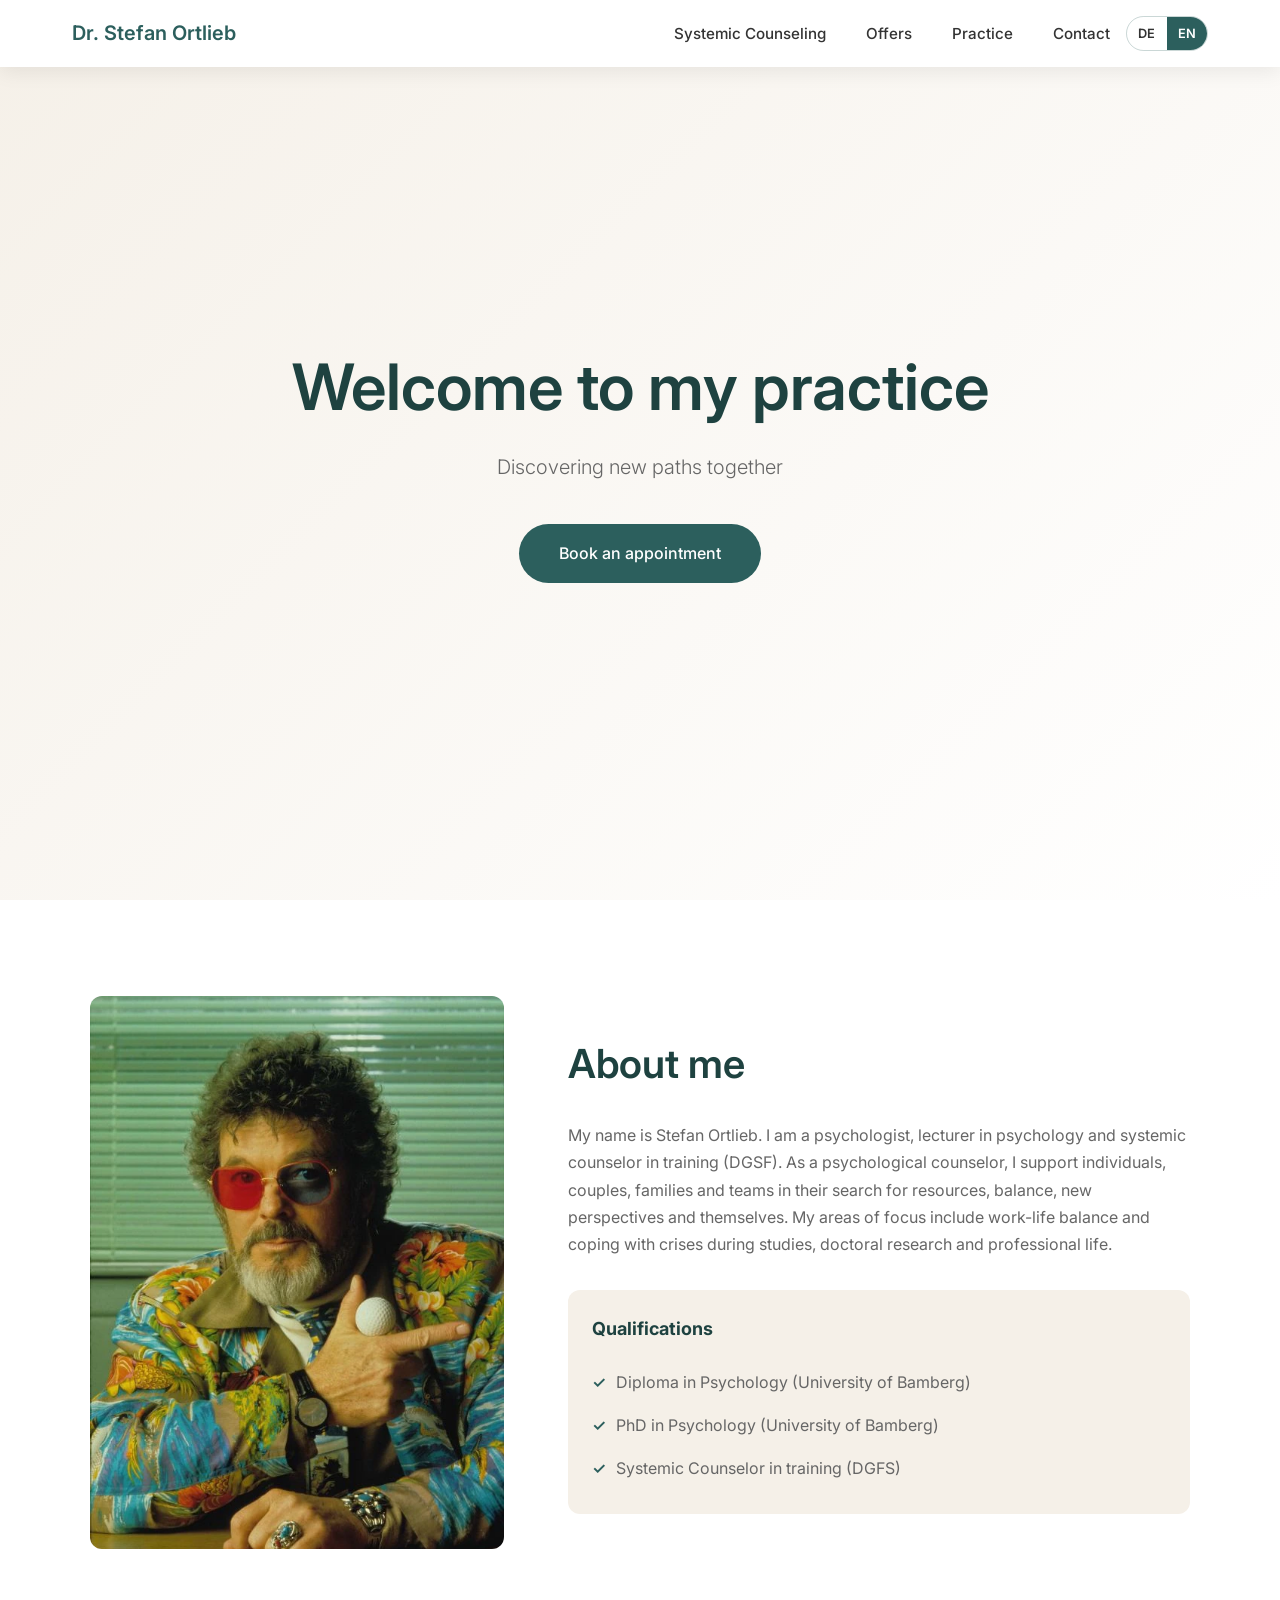
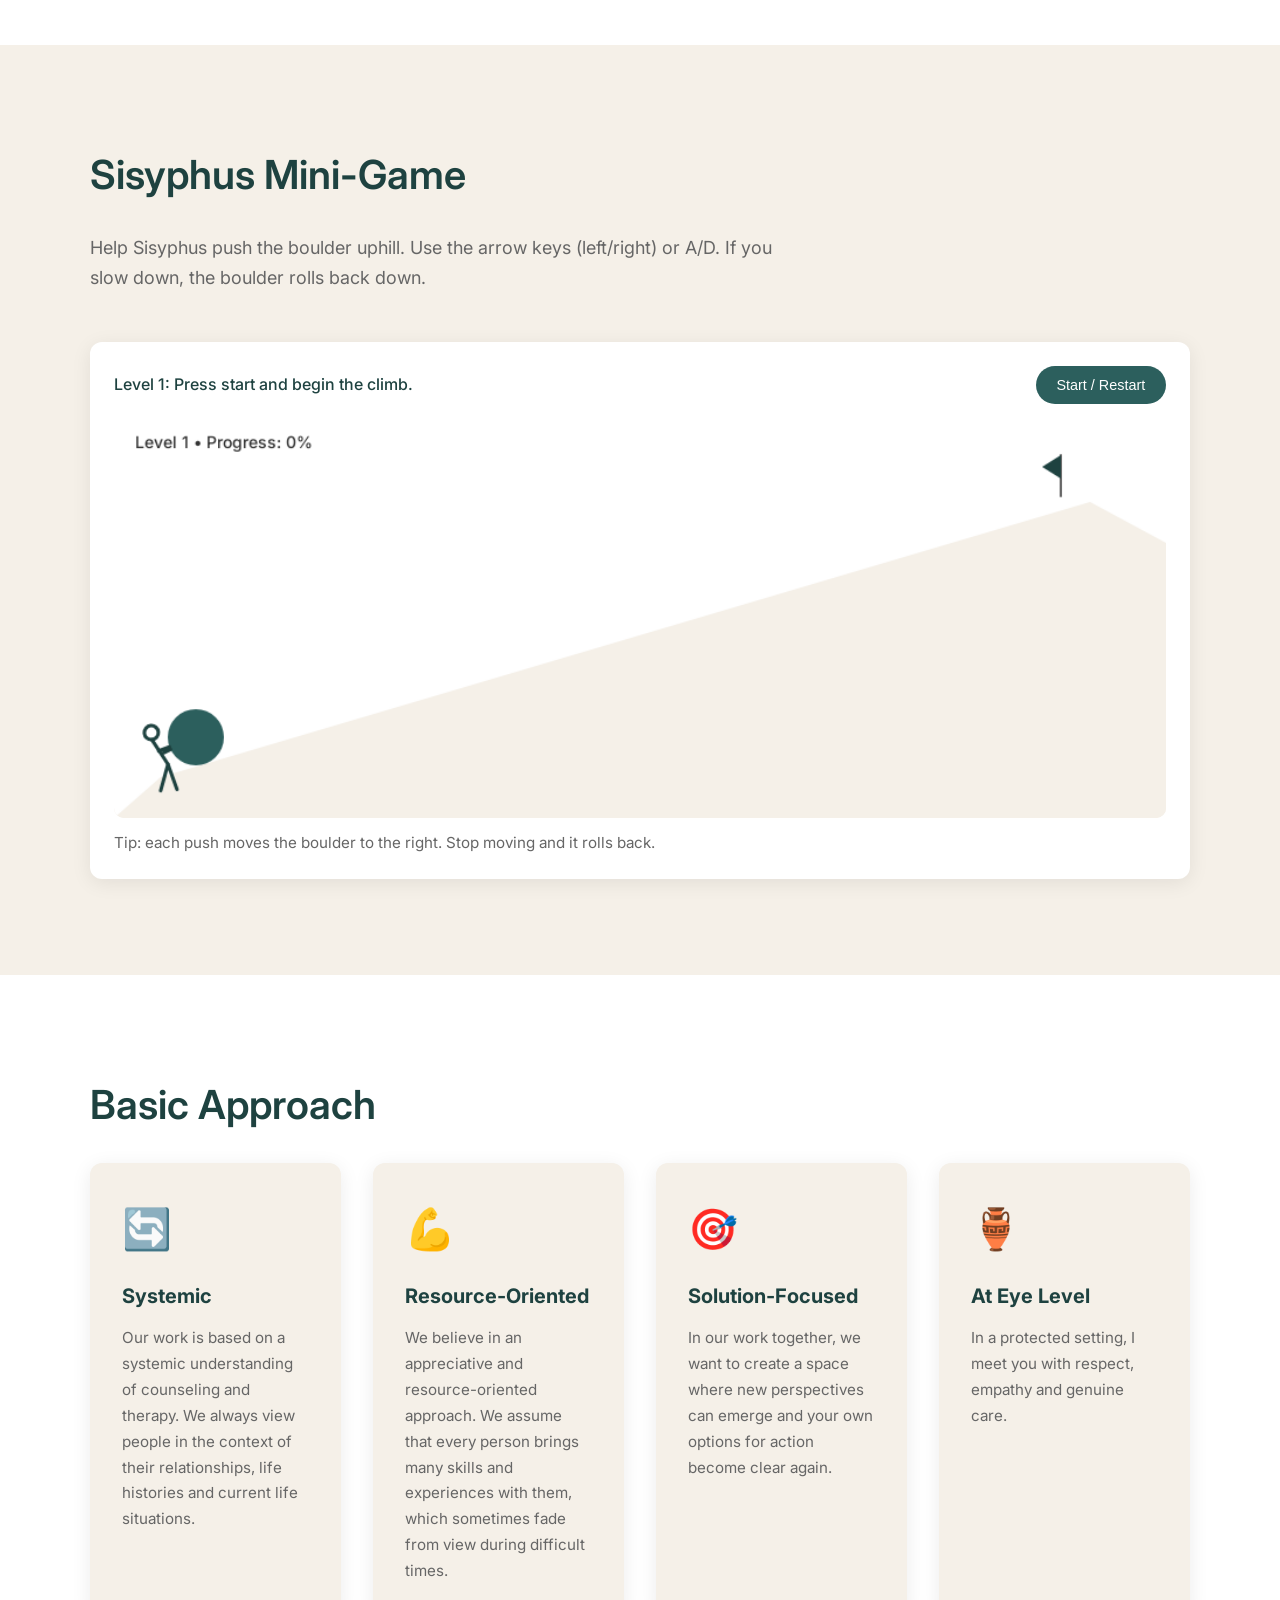
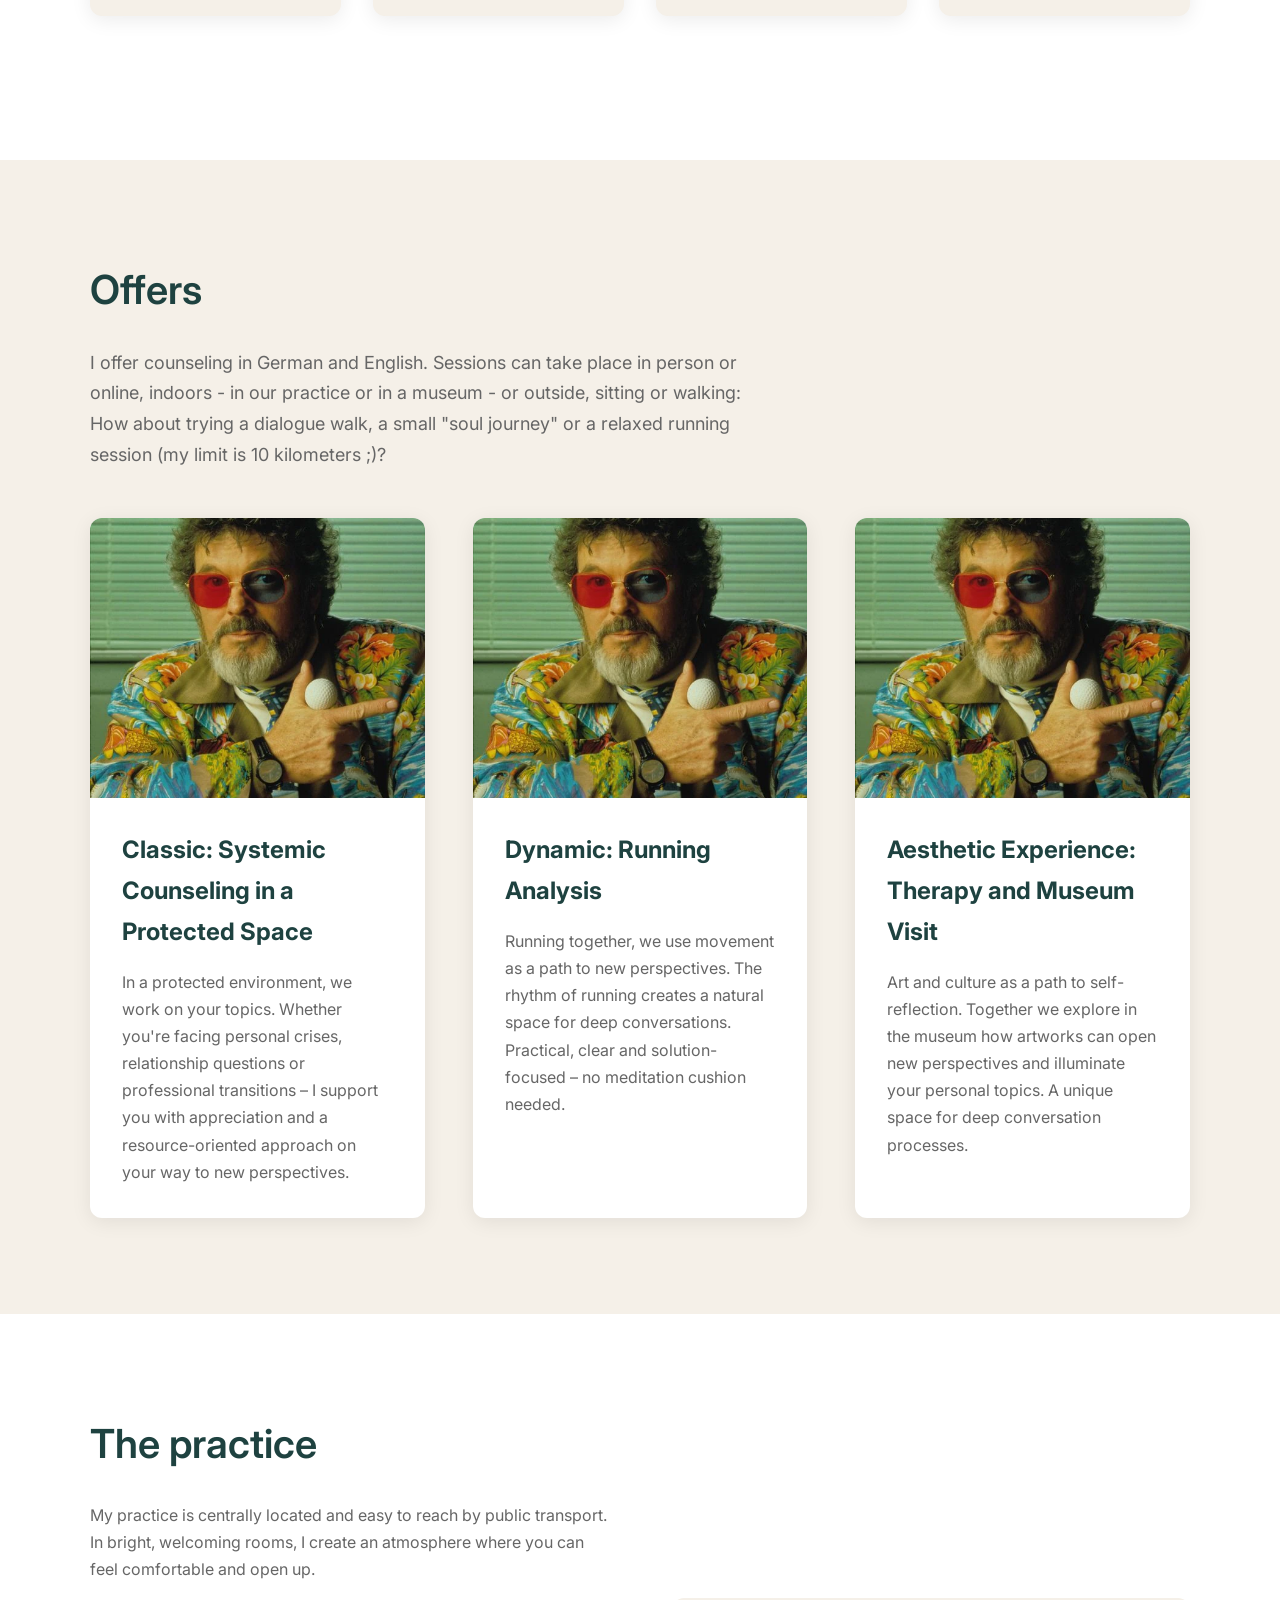
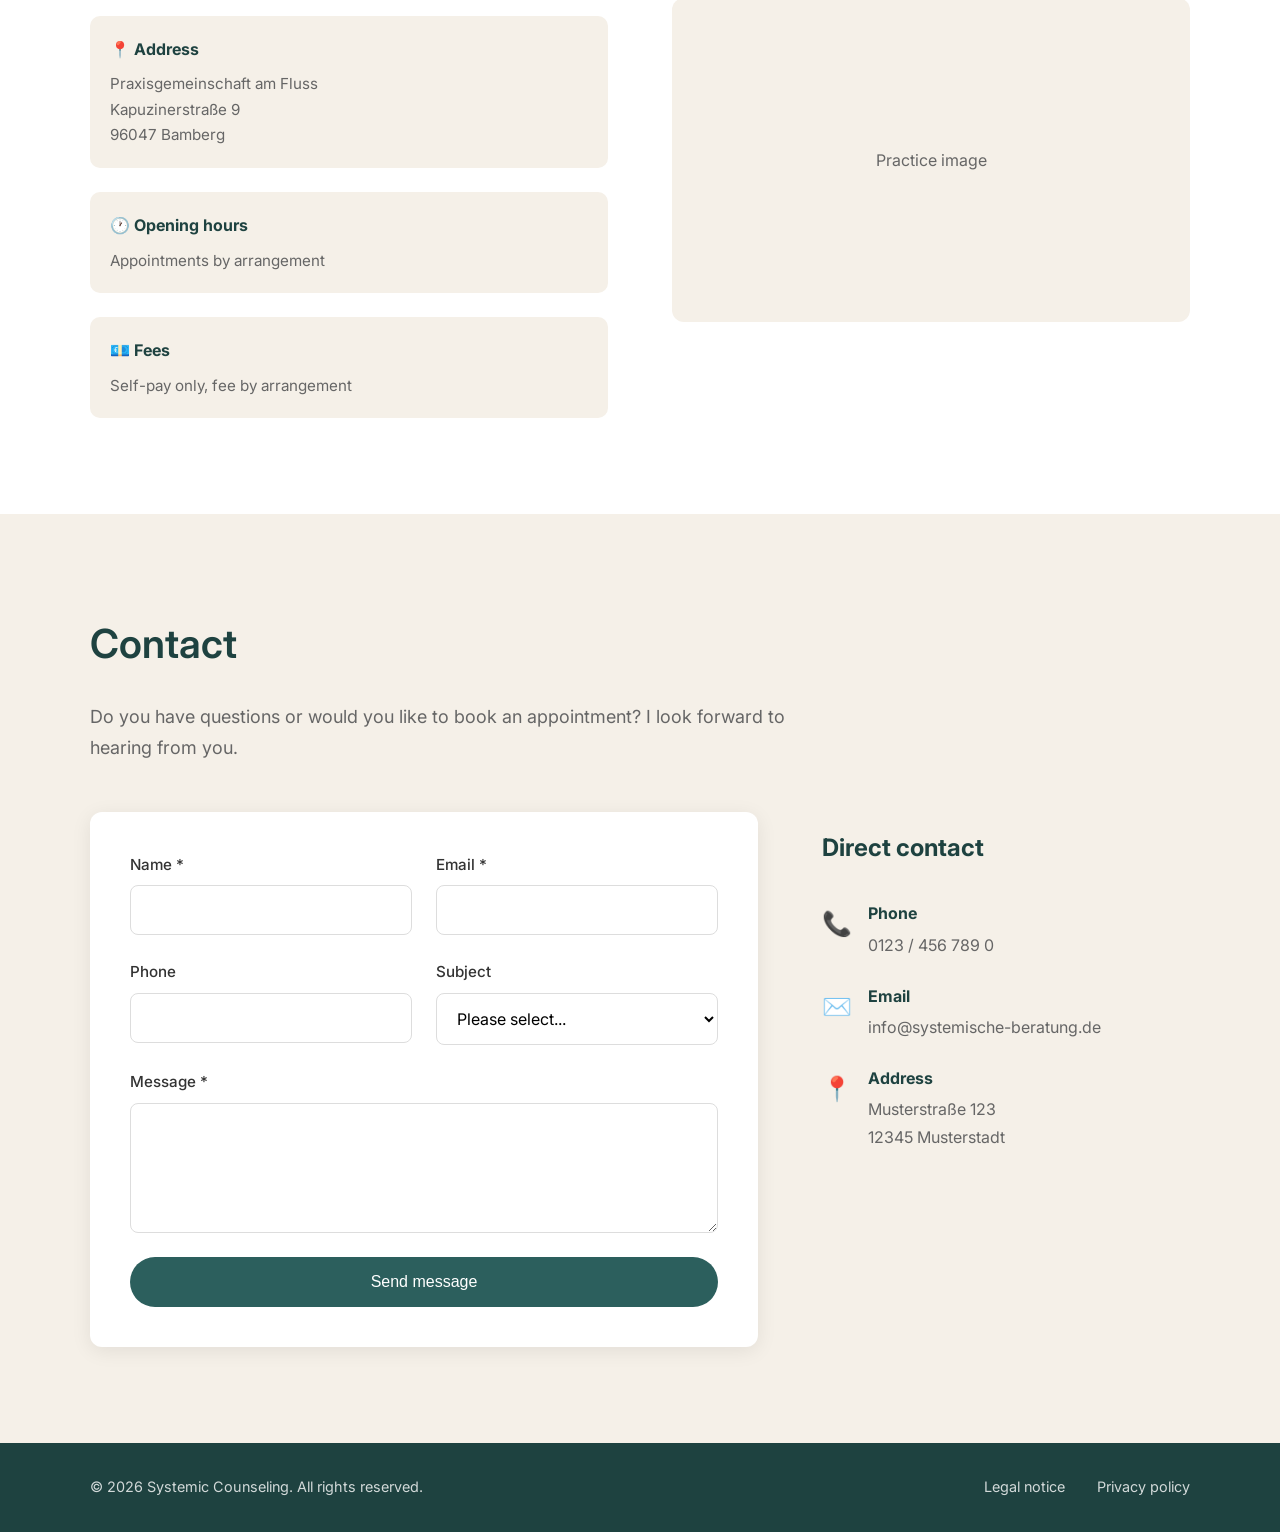
==== commit 2b06c5a0: "Adjusted arrow key use for browser game" ====
--- a/index-en.html
+++ b/index-en.html
@@ -72,7 +72,7 @@
     <section id="sisyphus" class="section sisyphus-game">
         <div class="container">
             <h2>Sisyphus Mini-Game</h2>
-            <p class="section-intro">Help Sisyphus push the boulder uphill. Use the arrow keys or A/D. If you slow down, the boulder rolls back down.</p>
+            <p class="section-intro">Help Sisyphus push the boulder uphill. Use the arrow keys (left/right) or A/D. If you slow down, the boulder rolls back down.</p>
 
             <div class="game-shell" aria-live="polite">
                 <div class="game-header">
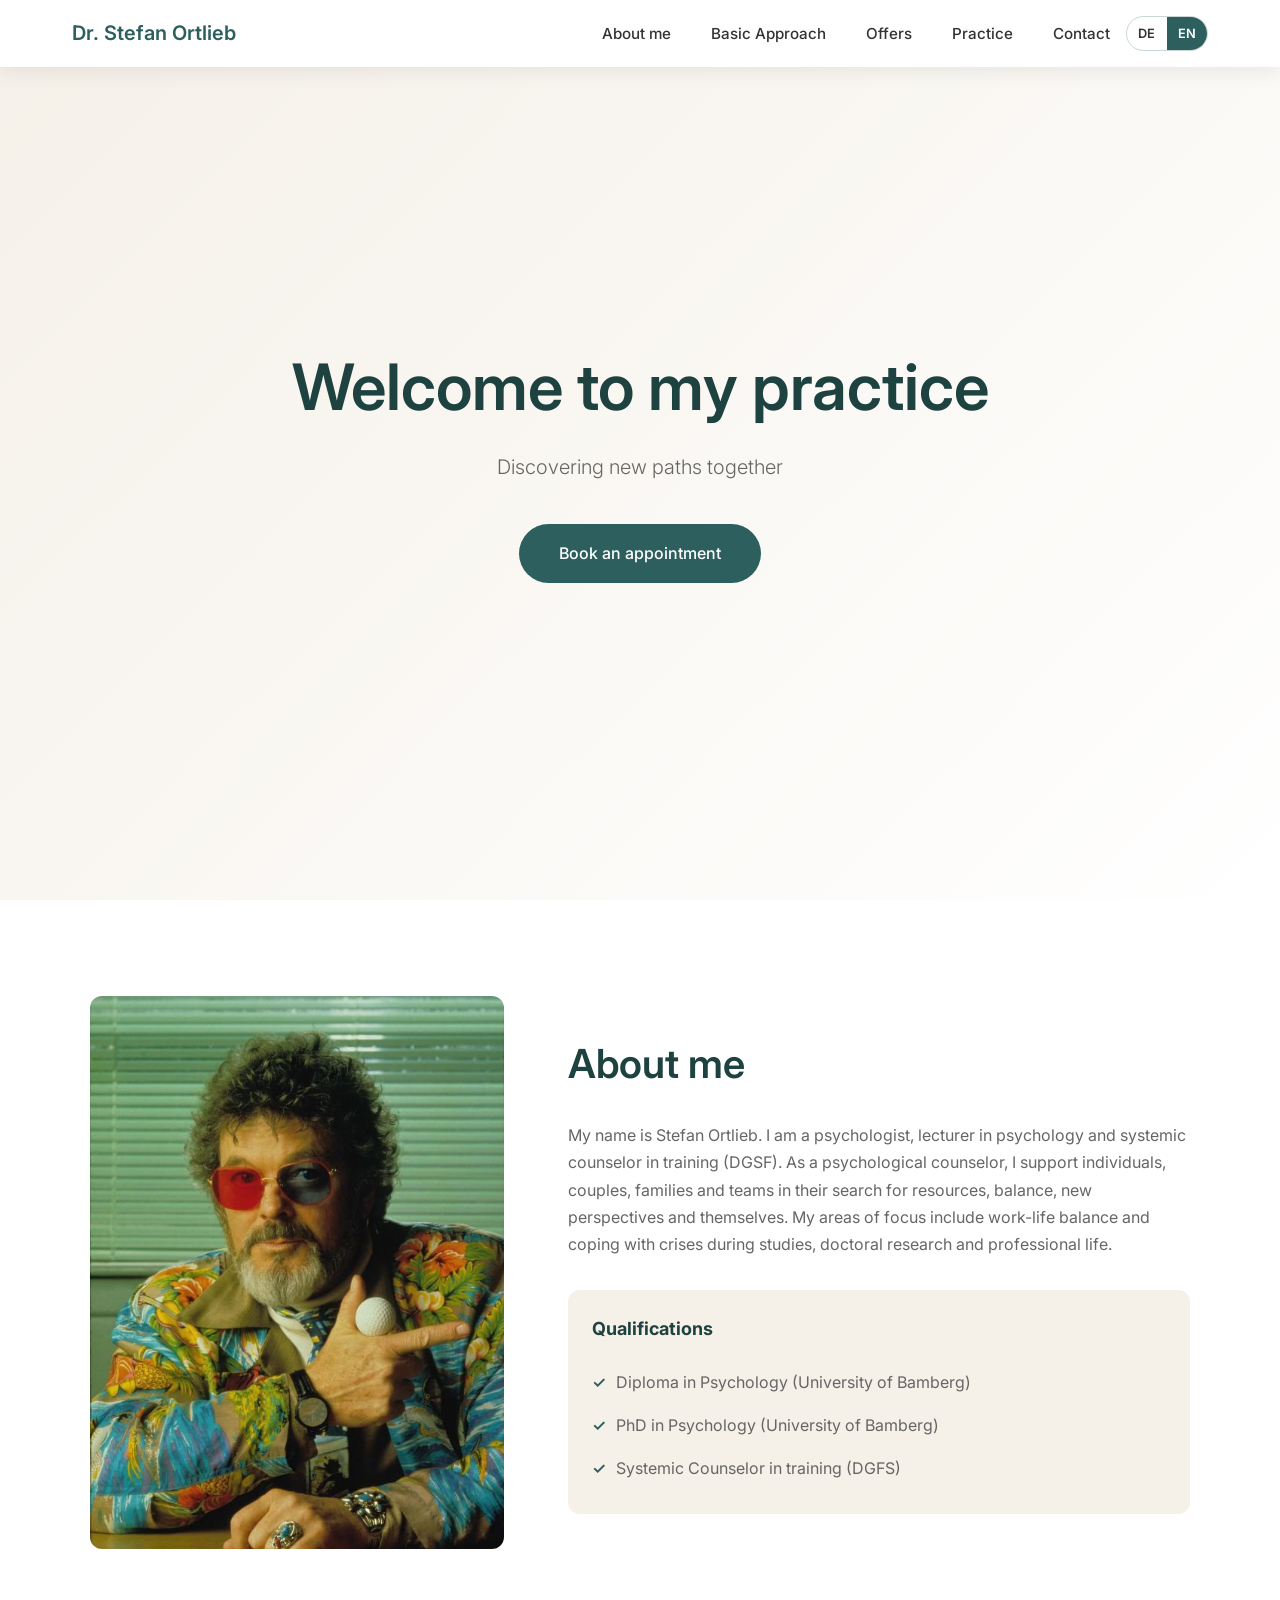
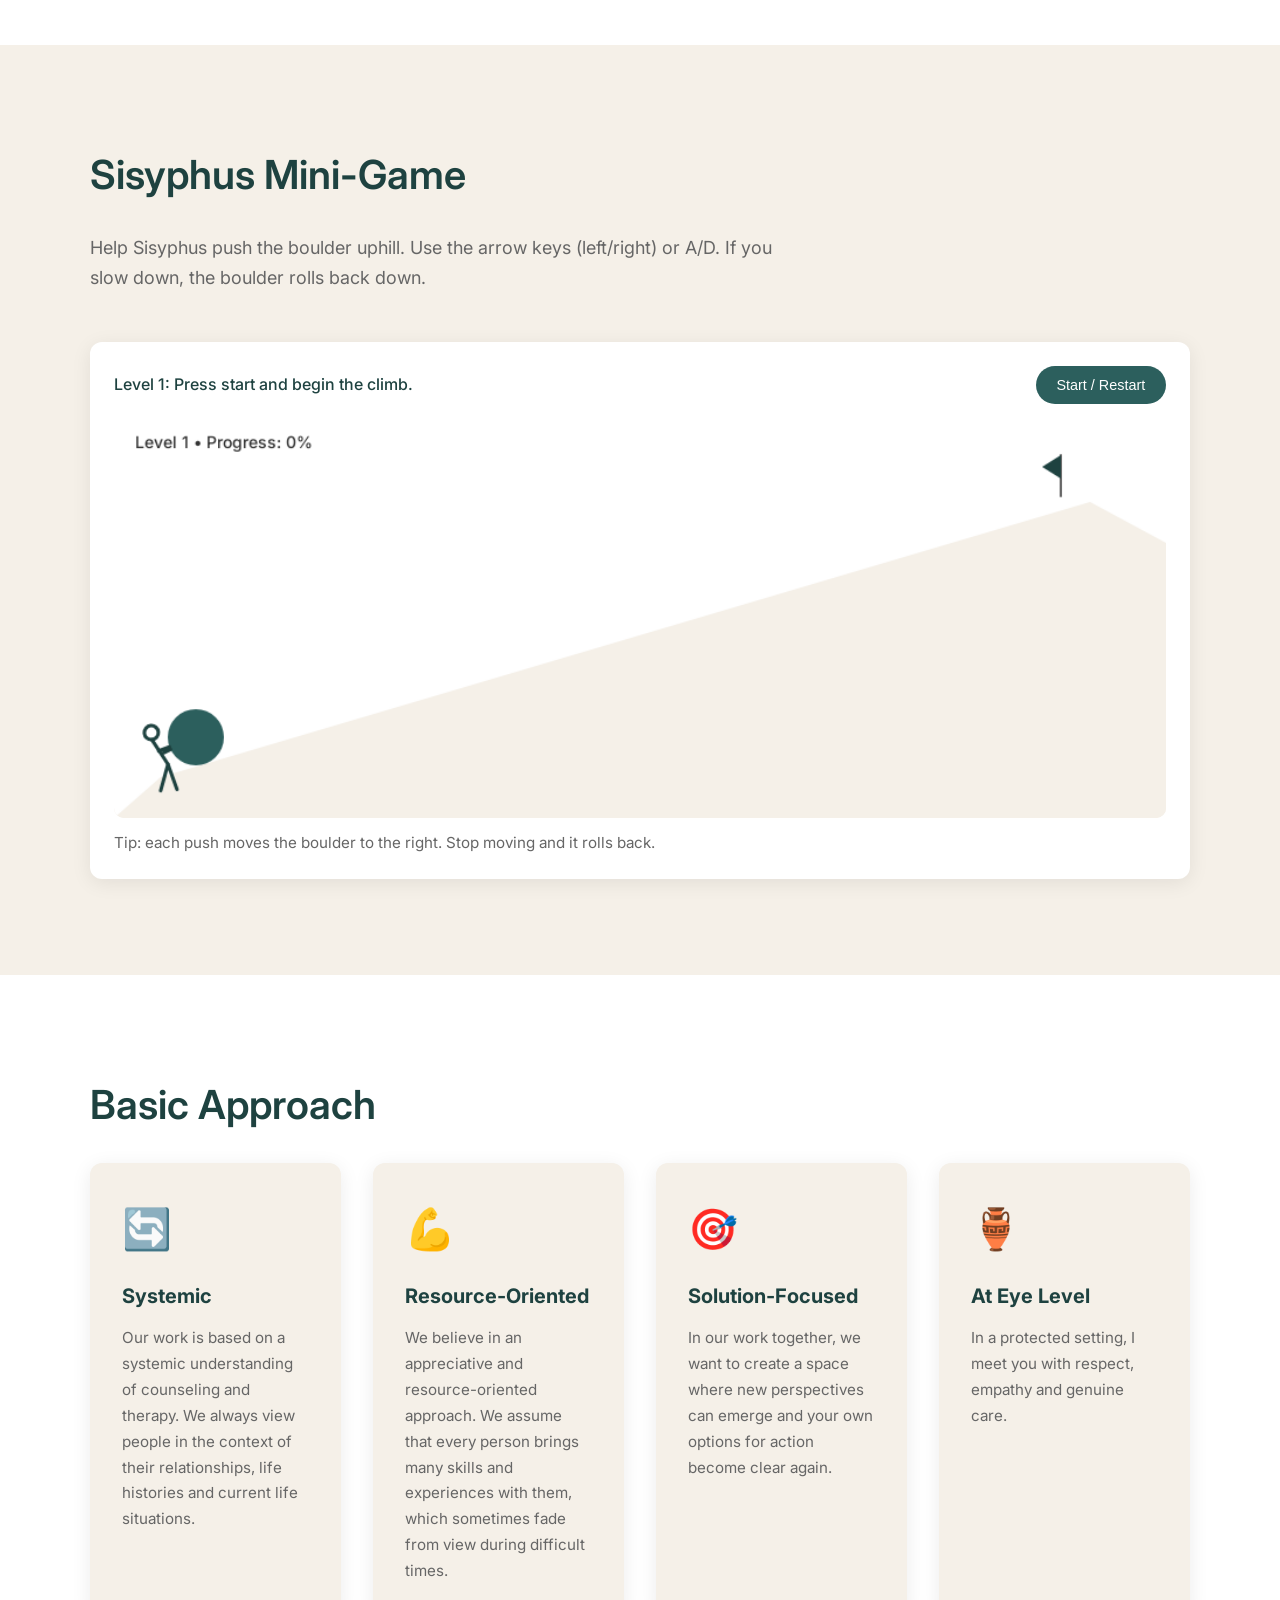
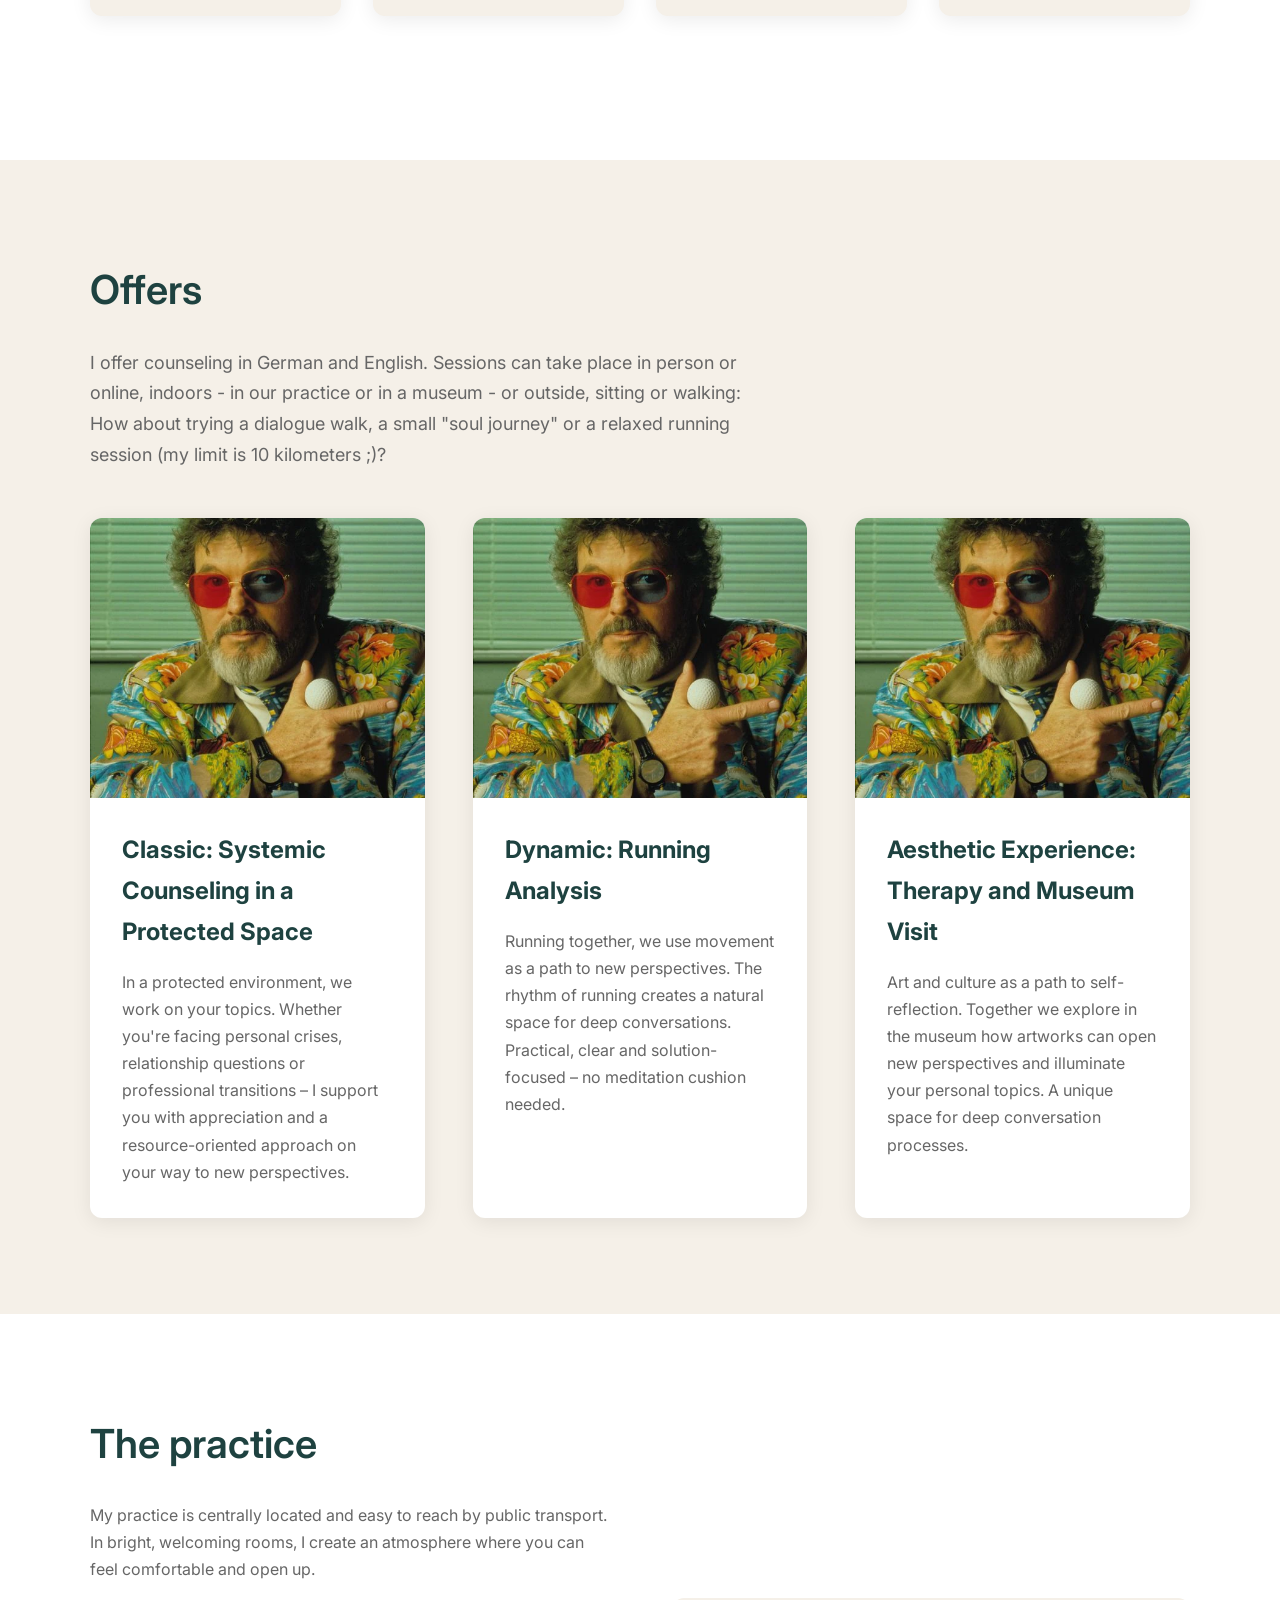
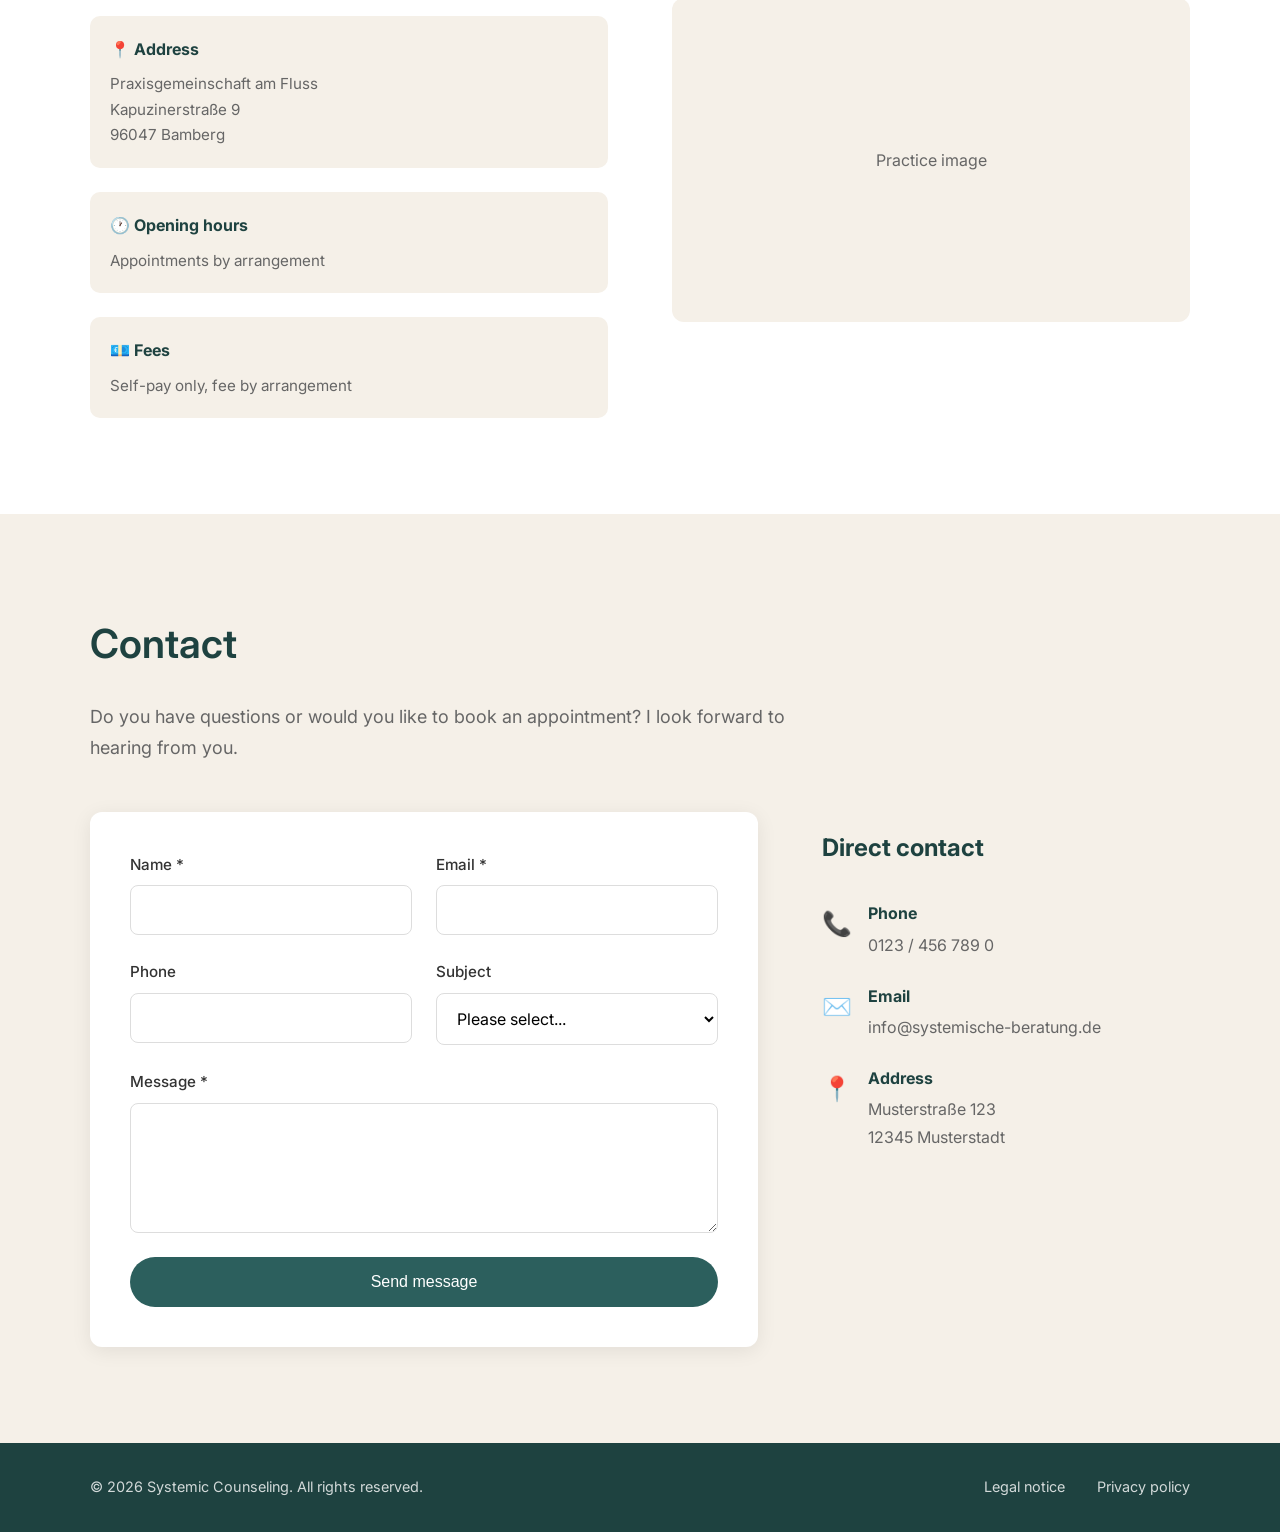
==== commit dd3d68fb: "Fixed navigation bar" ====
--- a/index-en.html
+++ b/index-en.html
@@ -16,7 +16,8 @@
             <a href="#home" class="logo">Dr. Stefan Ortlieb</a>
             <div class="nav-actions">
                 <ul class="nav-menu">
-                    <li><a href="#therapieansatz">Systemic Counseling</a></li>
+                    <li><a href="#about">About me</a></li>
+                    <li><a href="#therapieansatz">Basic Approach</a></li>
                     <li><a href="#angebote">Offers</a></li>
                     <li><a href="#praxis">Practice</a></li>
                     <li><a href="#kontakt">Contact</a></li>
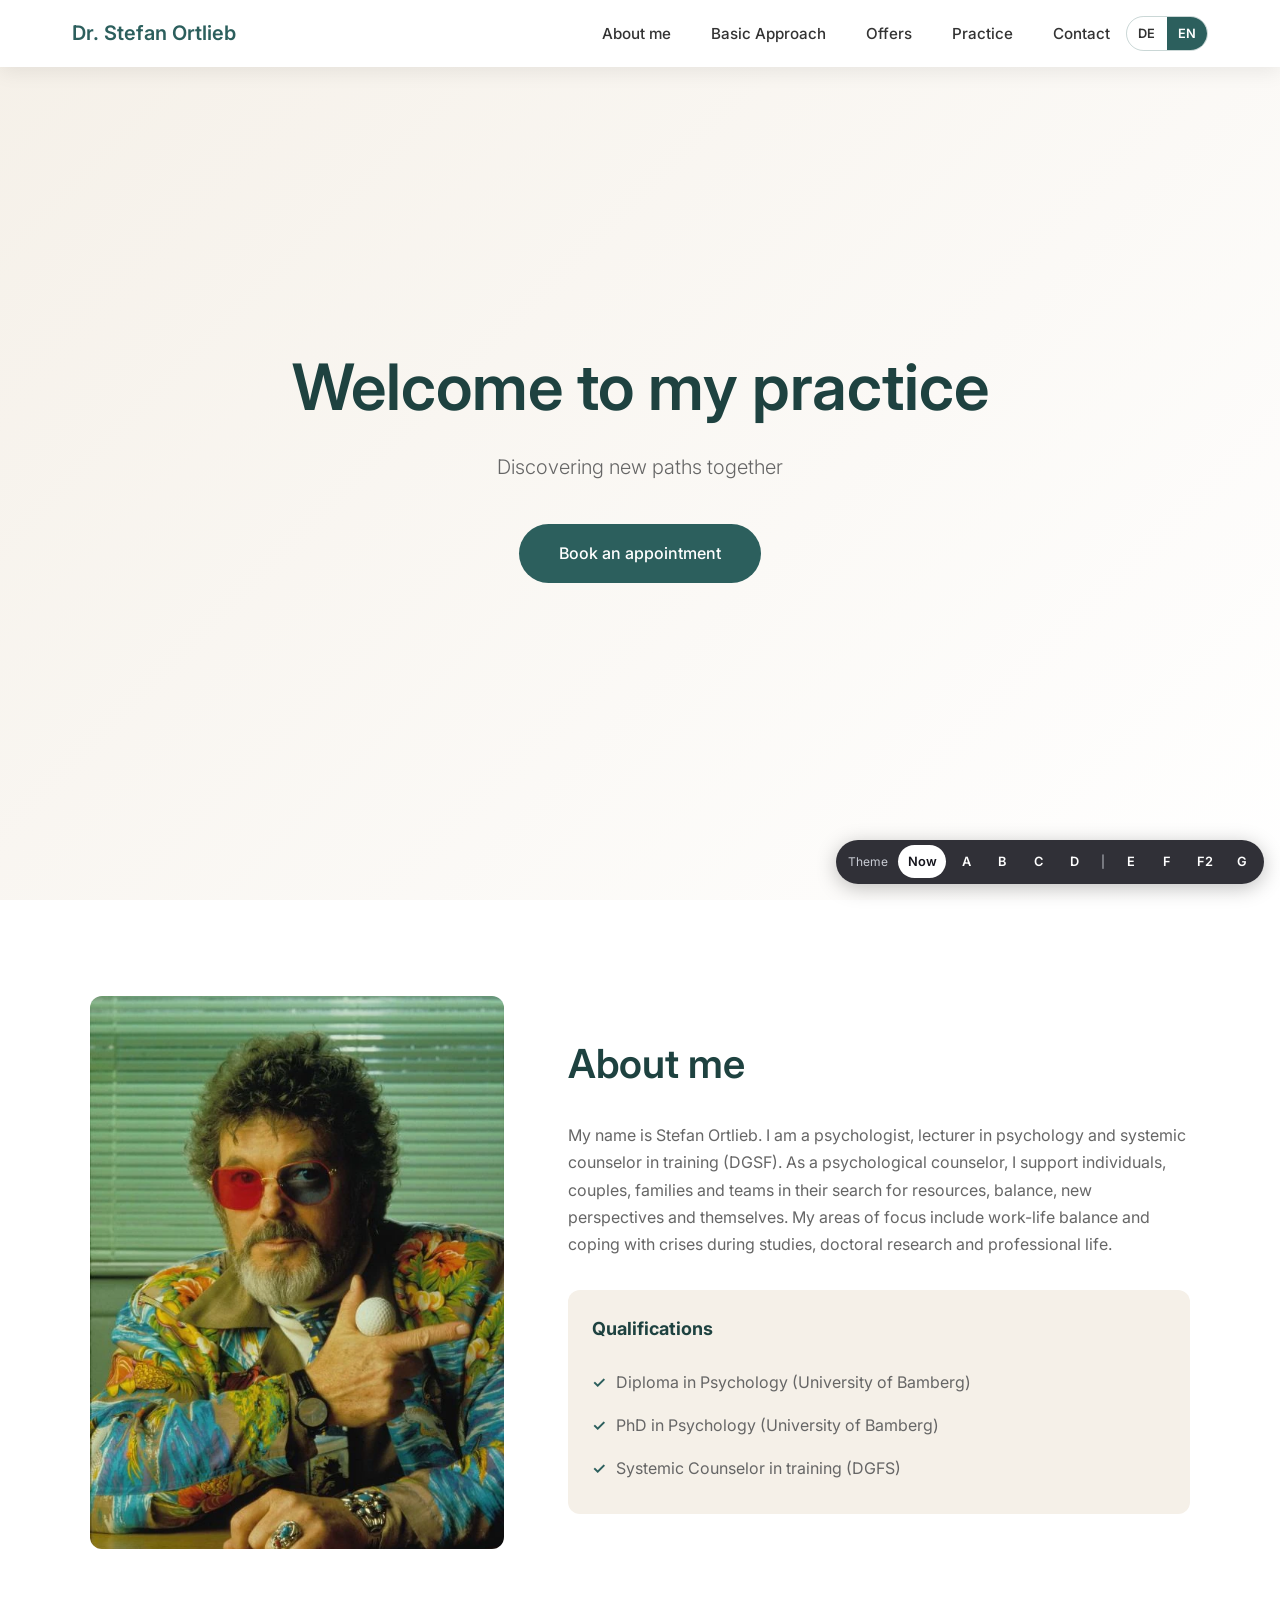
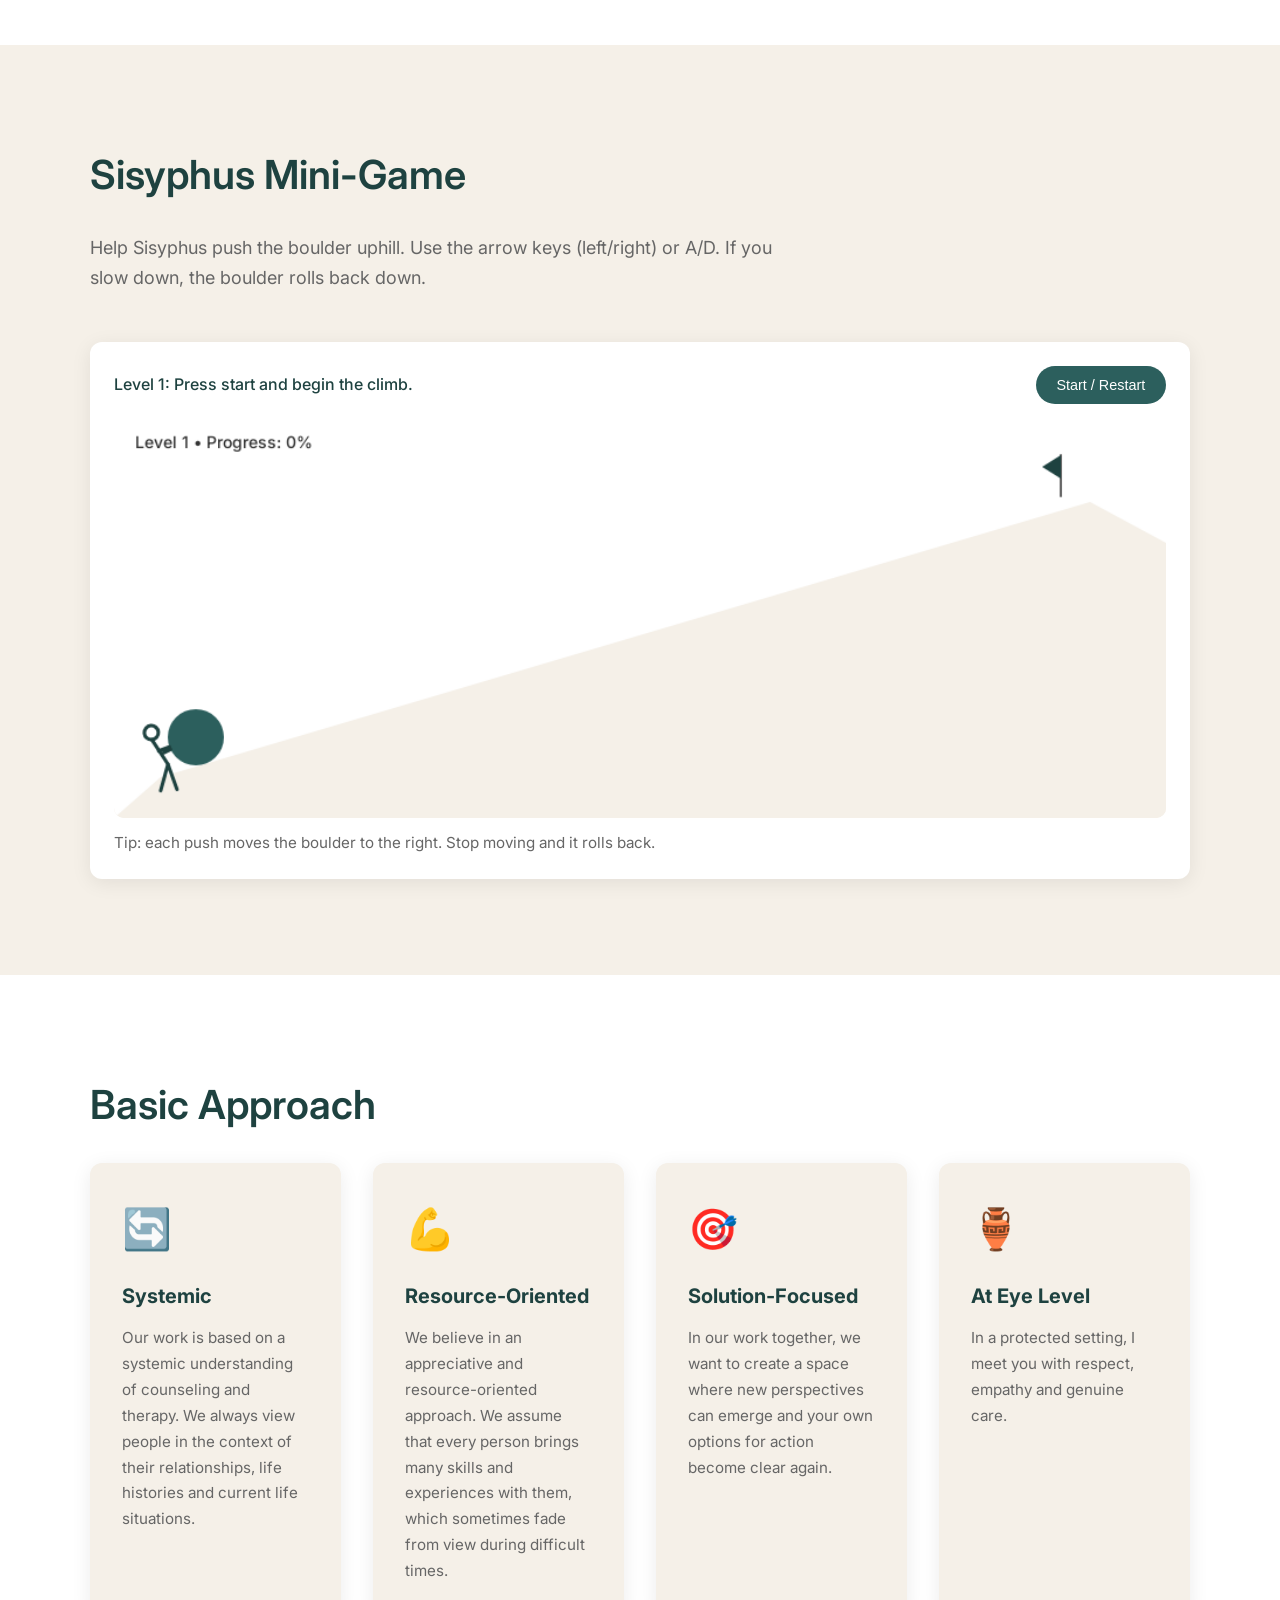
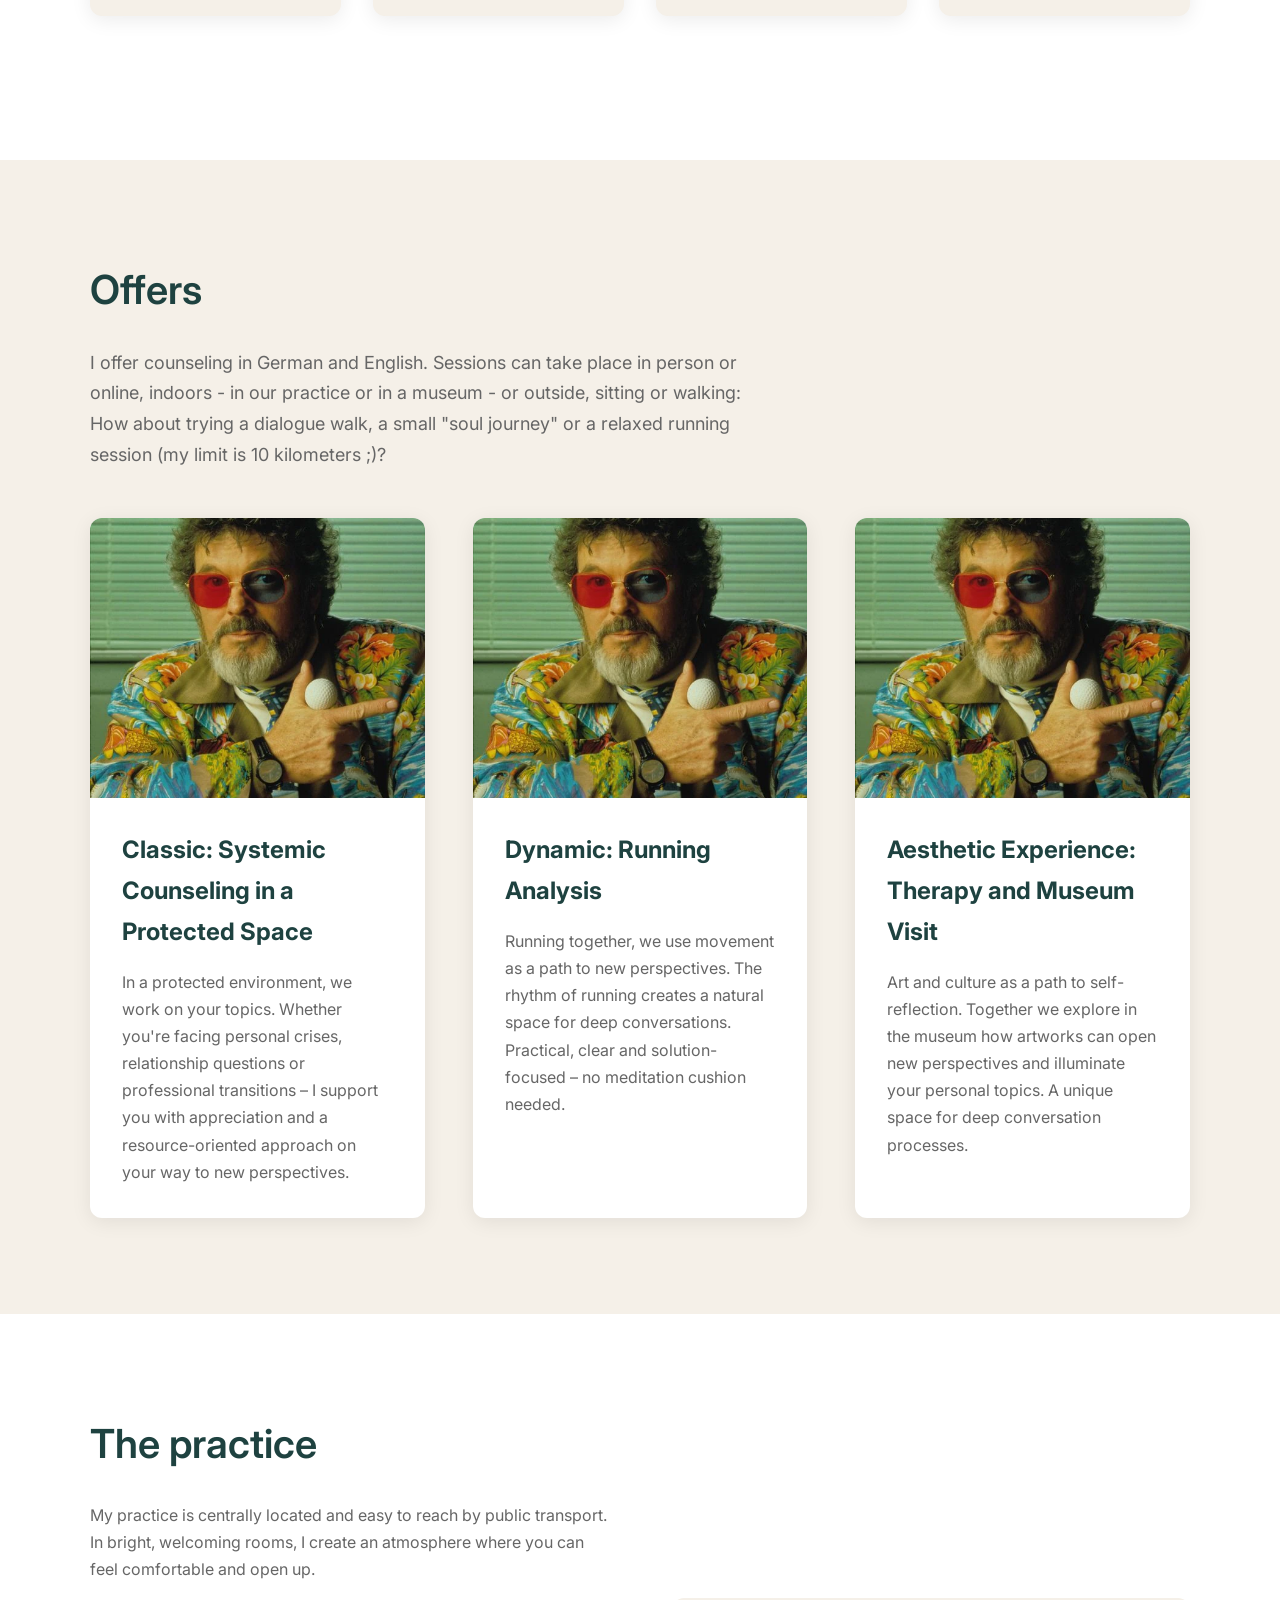
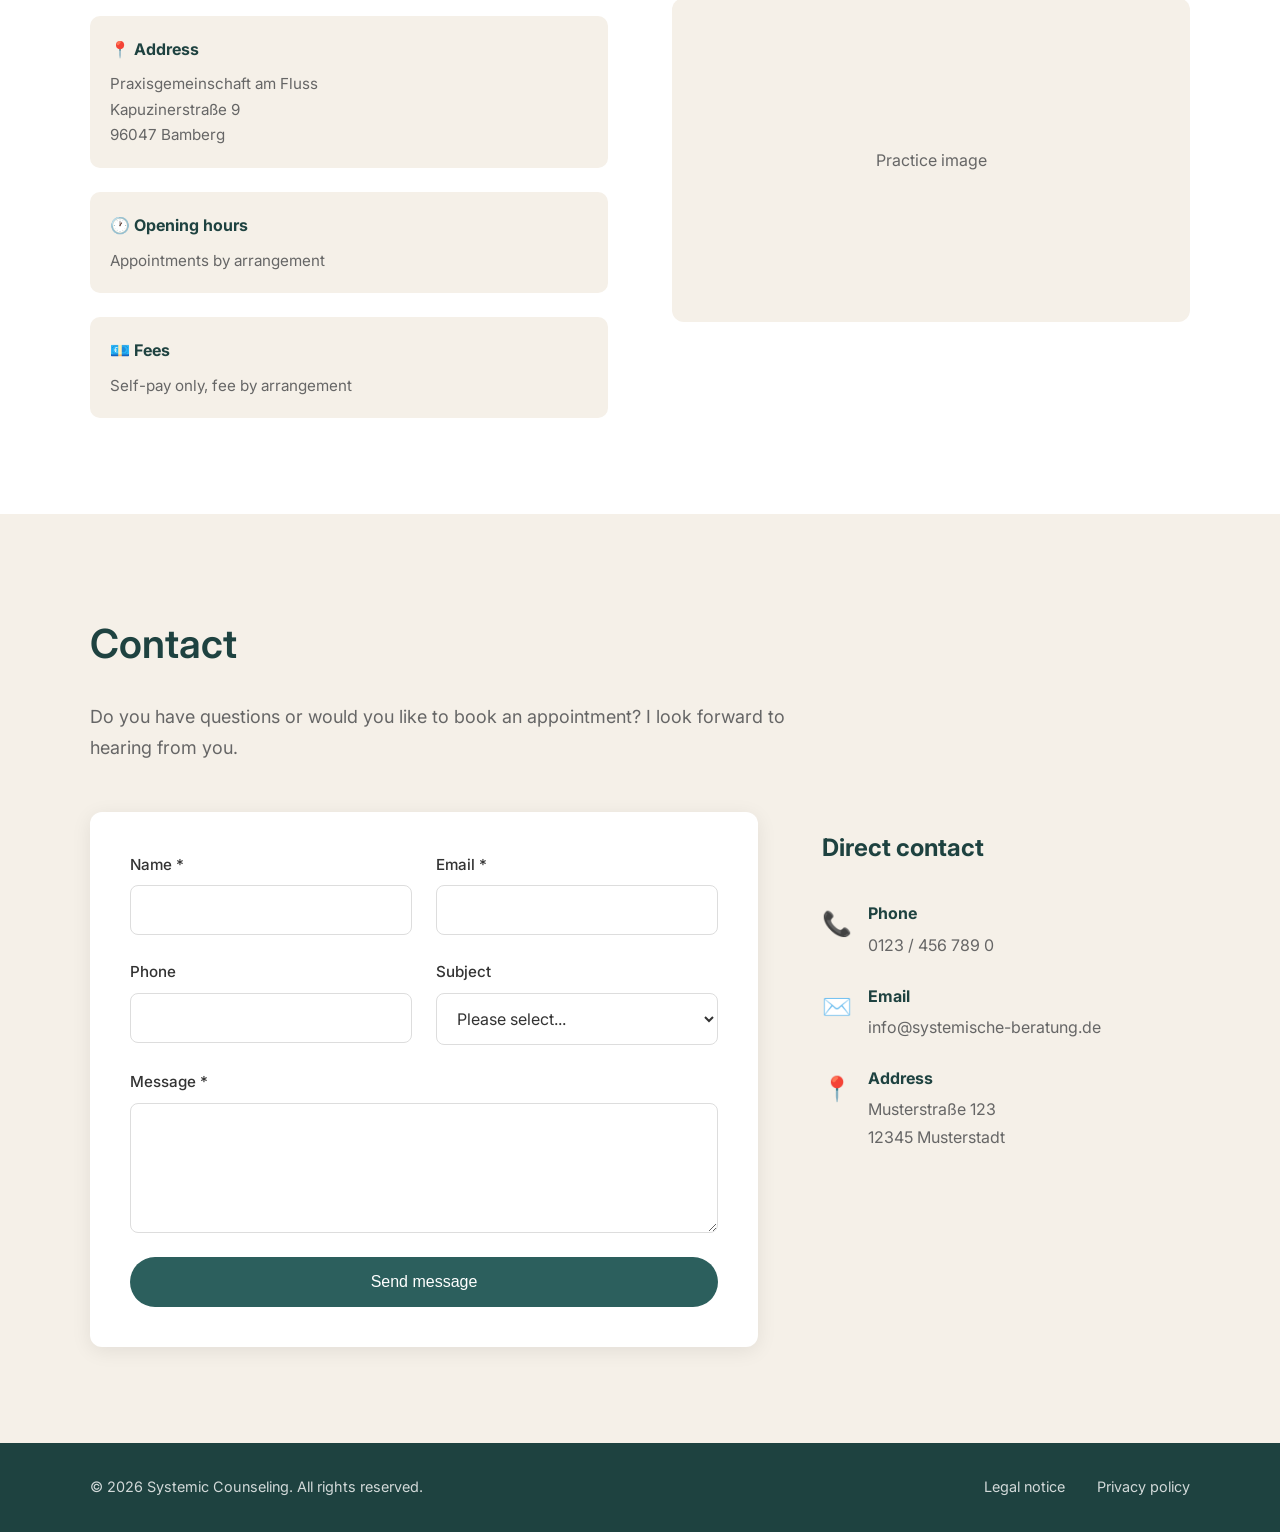
==== commit 779ded48: "Add poster-inspired color theme previews with switcher Move hardcoded colors into CSS variables and " ====
--- a/index-en.html
+++ b/index-en.html
@@ -5,6 +5,7 @@
     <meta name="viewport" content="width=device-width, initial-scale=1.0">
     <title>Systemic Counseling | Your Path to New Perspectives</title>
     <link rel="stylesheet" href="style.css">
+    <script src="theme-preview.js"></script> <!-- THEME PREVIEW (temporary) -->
     <link rel="preconnect" href="https://fonts.googleapis.com">
     <link rel="preconnect" href="https://fonts.gstatic.com" crossorigin>
     <link href="https://fonts.googleapis.com/css2?family=Inter:wght@300;400;500;600&display=swap" rel="stylesheet">
--- a/style.css
+++ b/style.css
@@ -13,6 +13,44 @@
     --text: #333333;
     --text-light: #666666;
     --white: #ffffff;
+    --bg: var(--white);
+    --surface: var(--white);
+    --input-border: #ddd;
+    --heading-font: inherit;
+    --accent: var(--primary);
+    --accent-text: var(--white);
+    --line: rgba(44, 95, 93, 0.2);
+    --line-strong: rgba(44, 95, 93, 0.25);
+    --focus-ring: rgba(44, 95, 93, 0.1);
+    --nav-bg: var(--white);
+    --nav-bg-scrolled: rgba(255, 255, 255, 0.98);
+    --nav-text: var(--text);
+    --nav-accent: var(--primary);
+    --nav-active-text: var(--white);
+    --nav-hover-bg: var(--secondary);
+    --nav-line: var(--line-strong);
+    --logo: var(--primary);
+    --hero-bg: linear-gradient(135deg, var(--secondary) 0%, var(--white) 100%);
+    --hero-title: var(--primary-dark);
+    --hero-text: var(--text-light);
+    --btn-bg: var(--primary);
+    --btn-bg-hover: var(--primary-light);
+    --btn-text: var(--white);
+    --hero-btn-bg: var(--btn-bg);
+    --hero-btn-bg-hover: var(--btn-bg-hover);
+    --hero-btn-text: var(--btn-text);
+    --footer-bg: var(--primary-dark);
+    --footer-text: var(--white);
+    --overlay: rgba(30, 66, 64, 0.72);
+    --flash-rgb: 140, 30, 30;
+    --success-bg: #d4edda;
+    --success-text: #155724;
+    --game-bg: var(--surface);
+    --game-hill: var(--secondary);
+    --game-boulder: var(--primary);
+    --game-figure: var(--primary-dark);
+    --game-detail: var(--text-light);
+    --game-text: var(--text);
     --shadow: 0 4px 20px rgba(0, 0, 0, 0.08);
     --shadow-hover: 0 8px 30px rgba(0, 0, 0, 0.12);
     --transition: all 0.3s ease;
@@ -27,7 +65,7 @@
     font-weight: 400;
     line-height: 1.7;
     color: var(--text);
-    background-color: var(--white);
+    background-color: var(--bg);
 }
 
 /* Navigation */
@@ -36,7 +74,7 @@
     top: 0;
     left: 0;
     right: 0;
-    background: var(--white);
+    background: var(--nav-bg);
     box-shadow: var(--shadow);
     z-index: 1000;
     padding: 1rem 0;
@@ -60,7 +98,8 @@
 .logo {
     font-size: 1.25rem;
     font-weight: 600;
-    color: var(--primary);
+    font-family: var(--heading-font);
+    color: var(--logo);
     text-decoration: none;
 }
 
@@ -72,14 +111,14 @@
 
 .lang-switch {
     display: inline-flex;
-    border: 1px solid rgba(44, 95, 93, 0.25);
+    border: 1px solid var(--nav-line);
     border-radius: 999px;
     overflow: hidden;
 }
 
 .lang-link {
     text-decoration: none;
-    color: var(--text);
+    color: var(--nav-text);
     font-weight: 600;
     font-size: 0.8rem;
     padding: 0.35rem 0.7rem;
@@ -87,17 +126,17 @@
 }
 
 .lang-link:hover {
-    background: var(--secondary);
+    background: var(--nav-hover-bg);
 }
 
 .lang-link.active {
-    background: var(--primary);
-    color: var(--white);
+    background: var(--nav-accent);
+    color: var(--nav-active-text);
 }
 
 .nav-menu a {
     text-decoration: none;
-    color: var(--text);
+    color: var(--nav-text);
     font-weight: 500;
     font-size: 0.95rem;
     transition: var(--transition);
@@ -111,12 +150,12 @@
     left: 0;
     width: 0;
     height: 2px;
-    background: var(--primary);
+    background: var(--nav-accent);
     transition: var(--transition);
 }
 
 .nav-menu a:hover {
-    color: var(--primary);
+    color: var(--nav-accent);
 }
 
 .nav-menu a:hover::after {
@@ -137,7 +176,7 @@
     display: block;
     width: 25px;
     height: 2px;
-    background: var(--text);
+    background: var(--nav-text);
     transition: var(--transition);
 }
 
@@ -147,7 +186,7 @@
     display: flex;
     align-items: center;
     justify-content: center;
-    background: linear-gradient(135deg, var(--secondary) 0%, var(--white) 100%);
+    background: var(--hero-bg);
     padding: 6rem 2rem 4rem;
     text-align: center;
 }
@@ -157,24 +196,25 @@
 }
 
 .hero h1 {
+    font-family: var(--heading-font);
     font-size: clamp(2.5rem, 5vw, 4rem);
     font-weight: 600;
-    color: var(--primary-dark);
+    color: var(--hero-title);
     margin-bottom: 1.5rem;
     line-height: 1.2;
 }
 
 .hero-subtitle {
     font-size: 1.25rem;
-    color: var(--text-light);
+    color: var(--hero-text);
     margin-bottom: 2.5rem;
     font-weight: 300;
 }
 
 .btn-primary {
     display: inline-block;
-    background: var(--primary);
-    color: var(--white);
+    background: var(--btn-bg);
+    color: var(--btn-text);
     padding: 1rem 2.5rem;
     border-radius: 50px;
     text-decoration: none;
@@ -186,9 +226,18 @@
 }
 
 .btn-primary:hover {
-    background: var(--primary-light);
+    background: var(--btn-bg-hover);
     transform: translateY(-2px);
     box-shadow: var(--shadow-hover);
+}
+
+.hero .btn-primary {
+    background: var(--hero-btn-bg);
+    color: var(--hero-btn-text);
+}
+
+.hero .btn-primary:hover {
+    background: var(--hero-btn-bg-hover);
 }
 
 /* Sections */
@@ -202,6 +251,7 @@
 }
 
 .section h2 {
+    font-family: var(--heading-font);
     font-size: 2.5rem;
     color: var(--primary-dark);
     margin-bottom: 1.5rem;
@@ -217,7 +267,7 @@
 
 /* About Section */
 .about {
-    background: var(--white);
+    background: var(--bg);
 }
 
 .about-grid {
@@ -283,13 +333,13 @@
     content: '✓';
     position: absolute;
     left: 0;
-    color: var(--primary);
+    color: var(--accent);
     font-weight: 600;
 }
 
 /* Therapie Section */
 .therapie {
-    background: var(--white);
+    background: var(--bg);
 }
 
 .therapie .section-intro {
@@ -334,19 +384,19 @@
 }
 
 .tag {
-    background: var(--white);
+    background: var(--surface);
     color: var(--text);
     padding: 0.5rem 1.25rem;
     border-radius: 25px;
     font-size: 0.9rem;
-    border: 1px solid rgba(44, 95, 93, 0.2);
+    border: 1px solid var(--line);
     transition: var(--transition);
 }
 
 .tag:hover {
-    background: var(--primary);
-    color: var(--white);
-    border-color: var(--primary);
+    background: var(--accent);
+    color: var(--accent-text);
+    border-color: var(--accent);
 }
 
 /* Angebote Section */
@@ -362,7 +412,7 @@
 }
 
 .offer-card {
-    background: var(--white);
+    background: var(--surface);
     border-radius: 12px;
     overflow: hidden;
     box-shadow: var(--shadow);
@@ -409,7 +459,7 @@
 
 /* Praxis Section */
 .praxis {
-    background: var(--white);
+    background: var(--bg);
 }
 
 .praxis-grid {
@@ -462,7 +512,7 @@
     display: grid;
     grid-template-columns: 1fr 1fr;
     gap: 1.5rem;
-    background: var(--white);
+    background: var(--surface);
     padding: 2.5rem;
     border-radius: 12px;
     box-shadow: var(--shadow);
@@ -488,12 +538,13 @@
 .form-group select,
 .form-group textarea {
     padding: 0.875rem 1rem;
-    border: 1px solid #ddd;
+    border: 1px solid var(--input-border);
+    color: var(--text);
     border-radius: 8px;
     font-family: inherit;
     font-size: 1rem;
     transition: var(--transition);
-    background: var(--white);
+    background: var(--surface);
 }
 
 .form-group input:focus,
@@ -501,7 +552,7 @@
 .form-group textarea:focus {
     outline: none;
     border-color: var(--primary);
-    box-shadow: 0 0 0 3px rgba(44, 95, 93, 0.1);
+    box-shadow: 0 0 0 3px var(--focus-ring);
 }
 
 .form-group textarea {
@@ -549,7 +600,7 @@
 
 .game-shell {
     position: relative;
-    background: var(--white);
+    background: var(--surface);
     border-radius: 12px;
     padding: 1.5rem;
     box-shadow: var(--shadow);
@@ -579,7 +630,7 @@
     width: 100%;
     height: auto;
     border-radius: 10px;
-    background: linear-gradient(180deg, var(--white) 0%, var(--secondary) 100%);
+    background: linear-gradient(180deg, var(--surface) 0%, var(--secondary) 100%);
 }
 
 .game-overlay {
@@ -592,7 +643,7 @@
     gap: 1rem;
     padding: 1.5rem;
     border-radius: 12px;
-    background: rgba(30, 66, 64, 0.72);
+    background: var(--overlay);
     color: var(--white);
     font-size: clamp(1.6rem, 4vw, 2.4rem);
     font-weight: 600;
@@ -625,8 +676,8 @@
 
 /* Footer */
 .footer {
-    background: var(--primary-dark);
-    color: var(--white);
+    background: var(--footer-bg);
+    color: var(--footer-text);
     padding: 2rem;
 }
 
@@ -649,7 +700,7 @@
 }
 
 .footer-links a {
-    color: var(--white);
+    color: var(--footer-text);
     text-decoration: none;
     font-size: 0.9rem;
     opacity: 0.8;
@@ -699,7 +750,7 @@
         top: 70px;
         left: 0;
         right: 0;
-        background: var(--white);
+        background: var(--nav-bg);
         flex-direction: column;
         padding: 2rem;
         gap: 1.5rem;
@@ -782,8 +833,8 @@
 
 /* Success Message */
 .success-message {
-    background: #d4edda;
-    color: #155724;
+    background: var(--success-bg);
+    color: var(--success-text);
     padding: 1rem;
     border-radius: 8px;
     text-align: center;
@@ -795,3 +846,369 @@
         grid-column: span 1;
     }
 }
+
+/* ==========================================================================
+   THEME PREVIEW (temporary) — remove after choosing a palette.
+   Activated via ?theme=a|b|c|d (see theme-preview.js).
+   Poster palette: navy #2f3e6b, mint #93d3c1, rose #d4868a, mauve #6b4a68
+   ========================================================================== */
+
+/* A — Quiet swap: navy primary, pale mint sections, rose accents */
+:root[data-theme="a"],
+:root[data-theme="d"] {
+    --primary: #2f3e6b;
+    --primary-light: #45588f;
+    --primary-dark: #1f2a4d;
+    --secondary: #e6f4ef;
+    --text: #2b2f3a;
+    --text-light: #5b6070;
+    --accent: #b0555d;
+    --line: rgba(47, 62, 107, 0.18);
+    --line-strong: rgba(47, 62, 107, 0.25);
+    --focus-ring: rgba(47, 62, 107, 0.12);
+    --overlay: rgba(31, 42, 77, 0.78);
+    --flash-rgb: 176, 85, 93;
+    --success-bg: #e6f4ef;
+    --success-text: #1f5c4d;
+}
+
+/* B — Poster-faithful: navy hero & nav, strong mint sections, rose buttons */
+:root[data-theme="b"] {
+    --primary: #2f3e6b;
+    --primary-light: #45588f;
+    --primary-dark: #1f2a4d;
+    --secondary: #a8dccd;
+    --text: #22283a;
+    --text-light: #3f4658;
+    --accent: #b0555d;
+    --line: rgba(47, 62, 107, 0.18);
+    --line-strong: rgba(47, 62, 107, 0.25);
+    --focus-ring: rgba(47, 62, 107, 0.12);
+    --nav-bg: #1f2a4d;
+    --nav-bg-scrolled: rgba(31, 42, 77, 0.97);
+    --nav-text: #f2f4f8;
+    --nav-accent: #93d3c1;
+    --nav-active-text: #1f2a4d;
+    --nav-hover-bg: rgba(255, 255, 255, 0.12);
+    --nav-line: rgba(255, 255, 255, 0.3);
+    --logo: #93d3c1;
+    --hero-bg: linear-gradient(160deg, #2f3e6b 0%, #1f2a4d 100%);
+    --hero-title: #ffffff;
+    --hero-text: #93d3c1;
+    --btn-bg: #b0555d;
+    --btn-bg-hover: #c2666e;
+    --footer-bg: #1f2a4d;
+    --overlay: rgba(31, 42, 77, 0.8);
+    --flash-rgb: 176, 85, 93;
+    --success-bg: #e6f4ef;
+    --success-text: #1f5c4d;
+}
+
+/* C — Soft & mint-led: mint atmosphere and buttons, navy text, almost no rose */
+:root[data-theme="c"] {
+    --primary: #347a6b;
+    --primary-light: #4a9483;
+    --primary-dark: #1f2a4d;
+    --secondary: #dcefe8;
+    --text: #2b2f3a;
+    --text-light: #56606a;
+    --accent: #347a6b;
+    --line: rgba(52, 122, 107, 0.22);
+    --line-strong: rgba(52, 122, 107, 0.3);
+    --focus-ring: rgba(52, 122, 107, 0.15);
+    --logo: #1f2a4d;
+    --hero-bg: linear-gradient(135deg, #cdeae0 0%, #f4faf8 100%);
+    --btn-bg: #93d3c1;
+    --btn-bg-hover: #a9ddce;
+    --btn-text: #1f2a4d;
+    --footer-bg: #93d3c1;
+    --footer-text: #1f2a4d;
+    --overlay: rgba(31, 42, 77, 0.72);
+    --flash-rgb: 176, 85, 93;
+    --success-bg: #dcefe8;
+    --success-text: #1f5c4d;
+}
+
+/* D — Painted hero: A everywhere, plus the painting's navy → mauve → rose sky */
+:root[data-theme="d"] {
+    --hero-bg: linear-gradient(160deg, #2f3e6b 0%, #6b4a68 55%, #d4868a 100%);
+    --hero-title: #ffffff;
+    --hero-text: #f6e3e2;
+    --hero-btn-bg: #93d3c1;
+    --hero-btn-bg-hover: #aadfcf;
+    --hero-btn-text: #1f2a4d;
+}
+
+/* ---- Round 2: poster-led options ---- */
+
+/* E — Night (dark): the painting's night sky as the page, rose as the glow, mint as the band */
+:root[data-theme="e"] {
+    --primary: #e0949a;
+    --primary-light: #eaa9ad;
+    --primary-dark: #f3c9c4;
+    --secondary: #3b2c4d;
+    --bg: #1d2548;
+    --surface: #283261;
+    --text: #ece6ee;
+    --text-light: #c3b8c8;
+    --accent: #93d3c1;
+    --accent-text: #1b2446;
+    --line: rgba(255, 255, 255, 0.15);
+    --line-strong: rgba(255, 255, 255, 0.25);
+    --focus-ring: rgba(224, 148, 154, 0.35);
+    --input-border: rgba(255, 255, 255, 0.2);
+    --shadow: 0 4px 24px rgba(0, 0, 0, 0.3);
+    --shadow-hover: 0 10px 34px rgba(0, 0, 0, 0.4);
+    --nav-bg: #161d3b;
+    --nav-bg-scrolled: rgba(22, 29, 59, 0.96);
+    --nav-text: #ece6ee;
+    --nav-accent: #e0949a;
+    --nav-active-text: #1b2446;
+    --nav-hover-bg: rgba(255, 255, 255, 0.1);
+    --nav-line: rgba(255, 255, 255, 0.25);
+    --logo: #93d3c1;
+    --hero-bg:
+        radial-gradient(ellipse 55% 40% at 50% 92%, rgba(224, 148, 154, 0.55) 0%, transparent 70%),
+        radial-gradient(ellipse 80% 55% at 50% 75%, rgba(107, 74, 104, 0.7) 0%, transparent 75%),
+        linear-gradient(180deg, #2f3e6b 0%, #1d2548 60%, #2b2447 100%);
+    --hero-title: #f7ece9;
+    --hero-text: #93d3c1;
+    --btn-bg: #e0949a;
+    --btn-bg-hover: #eaa9ad;
+    --btn-text: #1b2446;
+    --footer-bg: #93d3c1;
+    --footer-text: #1b2446;
+    --overlay: rgba(15, 20, 40, 0.82);
+    --flash-rgb: 224, 148, 154;
+    --success-bg: #93d3c1;
+    --success-text: #1b2446;
+    --game-bg: #1d2548;
+    --game-hill: #3b2c4d;
+    --game-boulder: #e0949a;
+    --game-figure: #ece6ee;
+    --game-detail: #c3b8c8;
+    --game-text: #ece6ee;
+}
+
+/* F — Poster: painted blocks + mint band, navy frame, Bodoni serif headings */
+:root[data-theme="f"],
+:root[data-theme="f2"] {
+    --primary: #2f3e6b;
+    --primary-light: #45588f;
+    --primary-dark: #1f2a4d;
+    --secondary: #93d3c1;
+    --bg: #d9f1ea;
+    --surface: #f4fbf8;
+    --text: #1f2a4d;
+    --text-light: #3e4a6b;
+    --accent: #b0555d;
+    --line: rgba(31, 42, 77, 0.2);
+    --line-strong: rgba(31, 42, 77, 0.3);
+    --focus-ring: rgba(47, 62, 107, 0.18);
+    --input-border: rgba(31, 42, 77, 0.2);
+    --heading-font: 'Bodoni Moda', 'Didot', 'Bodoni 72', serif;
+    --nav-bg: #1f2a4d;
+    --nav-bg-scrolled: rgba(31, 42, 77, 0.97);
+    --nav-text: #f2f4f8;
+    --nav-accent: #93d3c1;
+    --nav-active-text: #1f2a4d;
+    --nav-hover-bg: rgba(255, 255, 255, 0.12);
+    --nav-line: rgba(255, 255, 255, 0.3);
+    --logo: #93d3c1;
+    --hero-bg:
+        radial-gradient(ellipse 30% 35% at 22% 85%, rgba(224, 148, 154, 0.75) 0%, transparent 70%),
+        radial-gradient(ellipse 28% 32% at 78% 80%, rgba(224, 148, 154, 0.6) 0%, transparent 70%),
+        radial-gradient(ellipse 70% 60% at 50% 70%, rgba(107, 74, 104, 0.85) 0%, transparent 75%),
+        radial-gradient(ellipse 45% 30% at 65% 25%, rgba(120, 140, 190, 0.35) 0%, transparent 70%),
+        linear-gradient(180deg, #2f3e6b 0%, #34457a 45%, #4a3a5c 100%);
+    --hero-title: #f7ece9;
+    --hero-text: #93d3c1;
+    --hero-btn-bg: #93d3c1;
+    --hero-btn-bg-hover: #aadfcf;
+    --hero-btn-text: #1f2a4d;
+    --footer-bg: #1f2a4d;
+    --overlay: rgba(31, 42, 77, 0.82);
+    --flash-rgb: 212, 134, 138;
+    --success-bg: #93d3c1;
+    --success-text: #1f2a4d;
+    --game-bg: #f4fbf8;
+    --game-hill: #93d3c1;
+    --game-boulder: #6b4a68;
+    --game-figure: #1f2a4d;
+}
+
+:root[data-theme="f"] .hero h1,
+:root[data-theme="f2"] .hero h1,
+:root[data-theme="f"] .section h2,
+:root[data-theme="f2"] .section h2 {
+    font-weight: 500;
+    font-variant-caps: small-caps;
+    letter-spacing: 0.02em;
+}
+
+:root[data-theme="f"] .approach-card h3,
+:root[data-theme="f2"] .approach-card h3,
+:root[data-theme="f"] .offer-content h3,
+:root[data-theme="f2"] .offer-content h3,
+:root[data-theme="f"] .qualifications h3,
+:root[data-theme="f2"] .qualifications h3,
+:root[data-theme="f"] .contact-info h3,
+:root[data-theme="f2"] .contact-info h3 {
+    font-family: var(--heading-font);
+    font-weight: 600;
+}
+
+/* The game section becomes a piece of the painting */
+:root[data-theme="f"] .sisyphus-game,
+:root[data-theme="f2"] .sisyphus-game {
+    background:
+        radial-gradient(ellipse 50% 60% at 85% 100%, rgba(224, 148, 154, 0.45) 0%, transparent 70%),
+        linear-gradient(180deg, #2f3e6b 0%, #4a3a5c 100%);
+    --primary-dark: #f7ece9;
+    --text-light: #d8cbd8;
+}
+
+:root[data-theme="f"] .sisyphus-game .game-shell,
+:root[data-theme="f2"] .sisyphus-game .game-shell {
+    --primary-dark: #1f2a4d;
+    --text-light: #3e4a6b;
+}
+
+/* F2 — Poster, sharp: F with rectangular shapes, thin rules instead of shadows */
+:root[data-theme="f2"] {
+    --shadow: none;
+    --shadow-hover: none;
+}
+
+:root[data-theme="f2"] .lang-switch,
+:root[data-theme="f2"] .lang-link,
+:root[data-theme="f2"] .btn-primary,
+:root[data-theme="f2"] .tag,
+:root[data-theme="f2"] .image-placeholder,
+:root[data-theme="f2"] .about-photo,
+:root[data-theme="f2"] .qualifications,
+:root[data-theme="f2"] .approach-card,
+:root[data-theme="f2"] .offer-card,
+:root[data-theme="f2"] .detail-item,
+:root[data-theme="f2"] .contact-form,
+:root[data-theme="f2"] .form-group input,
+:root[data-theme="f2"] .form-group select,
+:root[data-theme="f2"] .form-group textarea,
+:root[data-theme="f2"] .game-shell,
+:root[data-theme="f2"] #sisyphusCanvas,
+:root[data-theme="f2"] .game-overlay,
+:root[data-theme="f2"] .success-message {
+    border-radius: 2px;
+}
+
+:root[data-theme="f2"] .btn-primary {
+    border: 1px solid transparent;
+    text-transform: uppercase;
+    letter-spacing: 0.12em;
+    font-size: 0.8rem;
+    font-weight: 600;
+}
+
+:root[data-theme="f2"] .btn-primary:hover {
+    transform: none;
+}
+
+:root[data-theme="f2"] .approach-card,
+:root[data-theme="f2"] .offer-card,
+:root[data-theme="f2"] .contact-form,
+:root[data-theme="f2"] .game-shell {
+    border: 1px solid var(--line-strong);
+}
+
+:root[data-theme="f2"] .approach-card:hover,
+:root[data-theme="f2"] .offer-card:hover {
+    transform: none;
+    border-color: var(--primary);
+}
+
+:root[data-theme="f2"] .section h2 {
+    padding-bottom: 0.6rem;
+    border-bottom: 1px solid var(--line-strong);
+}
+
+:root[data-theme="f2"] .sisyphus-game h2 {
+    border-bottom-color: rgba(255, 255, 255, 0.3);
+}
+
+/* G — Dusk (warm, light): blush and mauve base, navy text, mint as the cool counterpoint */
+:root[data-theme="g"] {
+    --primary: #6b4a68;
+    --primary-light: #845d80;
+    --primary-dark: #2f3e6b;
+    --secondary: #efd8d8;
+    --bg: #f8eeed;
+    --surface: #fffaf9;
+    --text: #2a2238;
+    --text-light: #5e5068;
+    --accent: #2f7f6c;
+    --line: rgba(107, 74, 104, 0.2);
+    --line-strong: rgba(107, 74, 104, 0.3);
+    --focus-ring: rgba(107, 74, 104, 0.15);
+    --input-border: rgba(107, 74, 104, 0.22);
+    --nav-bg: #fffaf9;
+    --nav-bg-scrolled: rgba(255, 250, 249, 0.97);
+    --nav-hover-bg: #efd8d8;
+    --logo: #6b4a68;
+    --hero-bg: linear-gradient(180deg, #c9a0b5 0%, #e5b1b0 50%, #f8eeed 100%);
+    --hero-title: #1f2a4d;
+    --hero-text: #4a3b52;
+    --hero-btn-bg: #2f3e6b;
+    --hero-btn-bg-hover: #45588f;
+    --footer-bg: #6b4a68;
+    --overlay: rgba(74, 52, 76, 0.82);
+    --flash-rgb: 212, 134, 138;
+    --success-bg: #d6efe7;
+    --success-text: #1f5c4d;
+    --game-bg: #fffaf9;
+    --game-hill: #efd8d8;
+    --game-boulder: #6b4a68;
+    --game-figure: #2f3e6b;
+}
+
+/* Floating theme switcher */
+.theme-switcher {
+    position: fixed;
+    right: 1rem;
+    bottom: 1rem;
+    z-index: 2000;
+    display: flex;
+    align-items: center;
+    gap: 0.25rem;
+    padding: 0.35rem;
+    background: rgba(20, 20, 28, 0.88);
+    border-radius: 999px;
+    box-shadow: 0 4px 20px rgba(0, 0, 0, 0.25);
+    font-family: 'Inter', sans-serif;
+}
+
+.theme-switcher span {
+    color: #c9ccd4;
+    font-size: 0.75rem;
+    padding: 0 0.4rem;
+}
+
+.theme-switcher a {
+    color: #ffffff;
+    text-decoration: none;
+    font-size: 0.8rem;
+    font-weight: 600;
+    min-width: 2rem;
+    padding: 0.35rem 0.6rem;
+    border-radius: 999px;
+    text-align: center;
+}
+
+.theme-switcher a:hover {
+    background: rgba(255, 255, 255, 0.15);
+}
+
+.theme-switcher a.active {
+    background: #ffffff;
+    color: #14141c;
+}
+/* ===================== END THEME PREVIEW ===================== */
